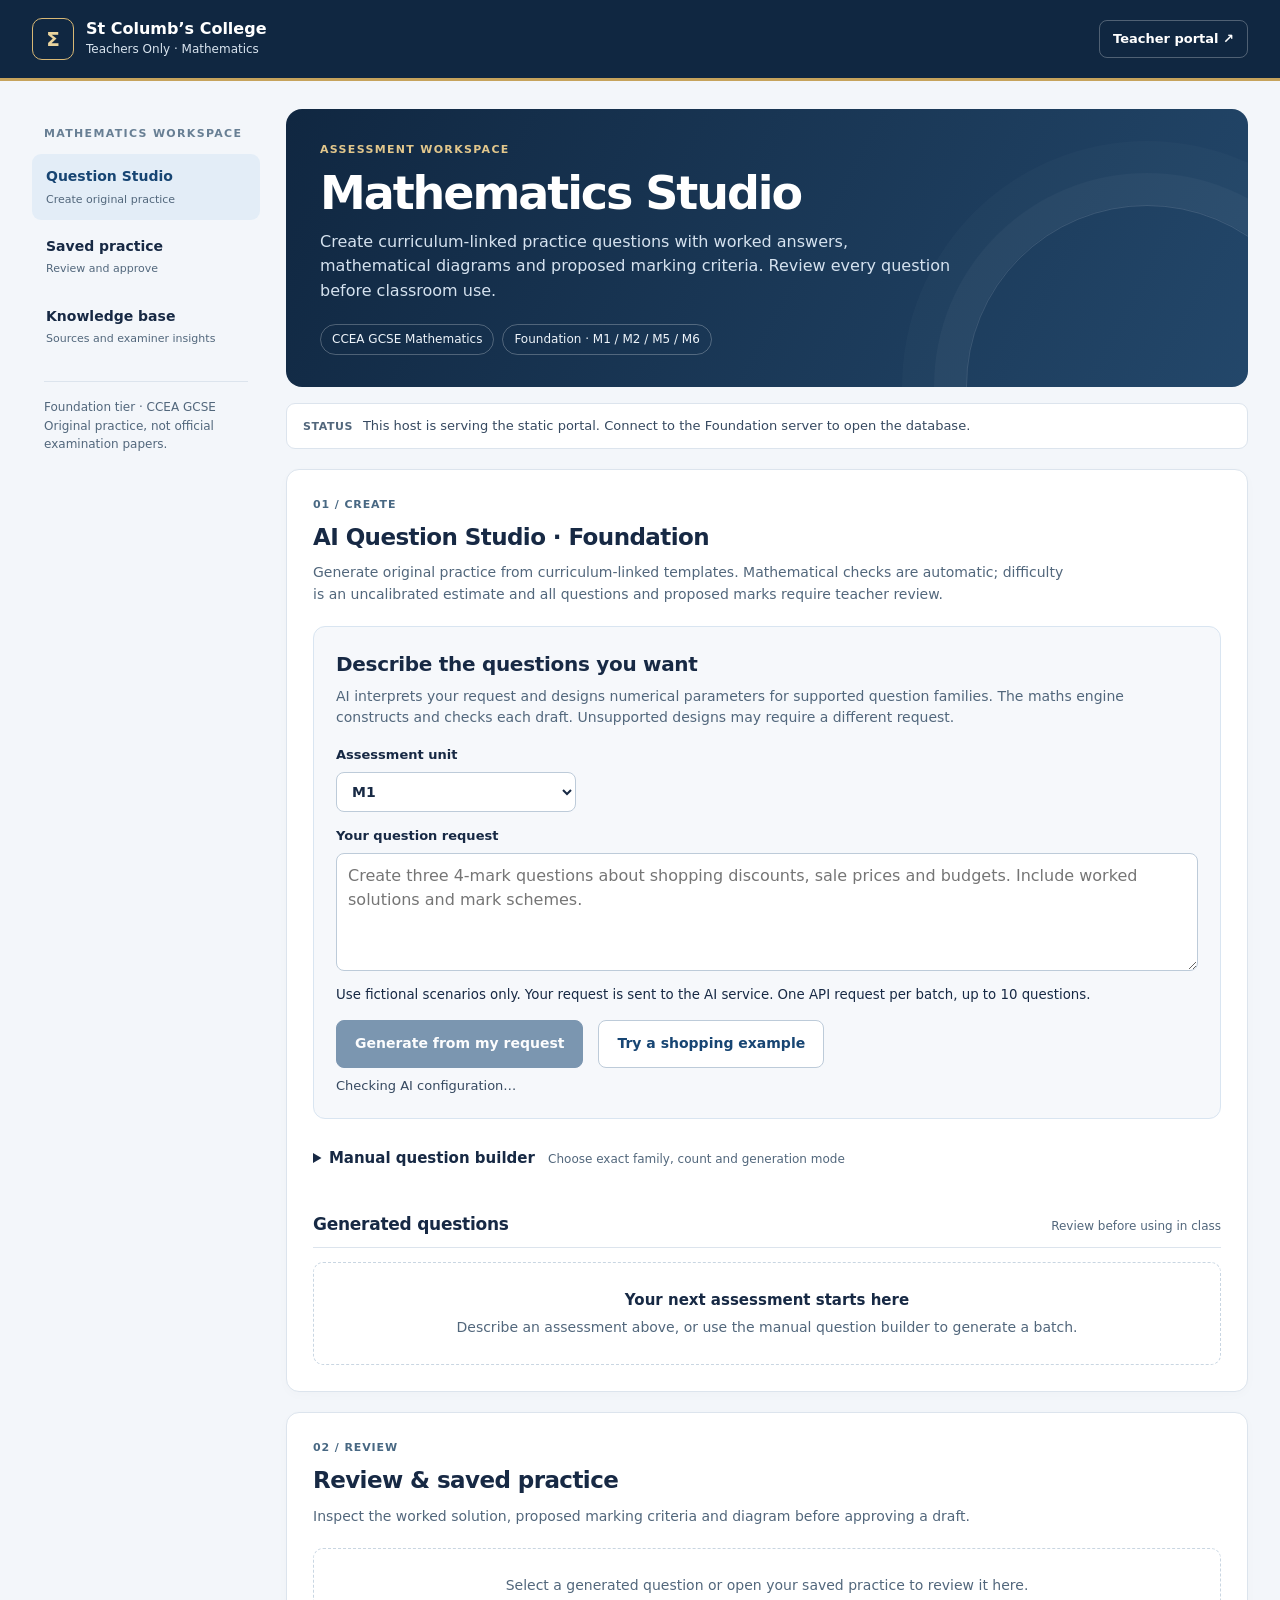
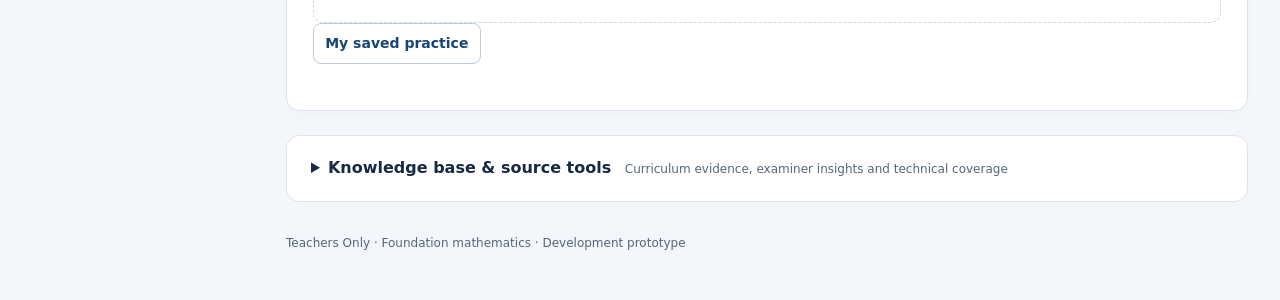
==== foundation/web/index.html @ de532b57 "Add natural-language request panel and exam-style preview styling" ====
<!doctype html><html lang="en-GB"><head><meta charset="utf-8"><meta name="viewport" content="width=device-width,initial-scale=1">
<title>Mathematics Studio · Teachers Only</title><link rel="stylesheet" href="style.css"><script defer src="diagrams.js"></script><script defer src="app.js"></script>
<style>
:root{--navy:#102741;--blue:#215b8e;--gold:#c6a35c;--ink:#172944;--muted:#52677c;--line:#dce4ed;--page:#f3f6fa;font-family:Inter,system-ui,-apple-system,BlinkMacSystemFont,"Segoe UI",sans-serif;background:var(--page);color:var(--ink)}
body{margin:0;line-height:1.55}header{border-bottom:3px solid var(--gold);background:var(--navy)}header>.topbar{max-width:1440px;padding:18px 32px;display:flex;align-items:center;justify-content:space-between;gap:16px}header span{margin-left:0;font-weight:500}.brand{display:flex;align-items:center;gap:12px}.brand-mark{display:grid;place-items:center;width:42px;height:42px;border:1px solid #d8b875;color:#ead49d;border-radius:10px;font-size:20px;font-weight:750}.brand strong{display:block;font-size:16px;line-height:1.3}.brand small{color:#d9e4ef;font-size:12px;font-weight:400}.topbar a{color:white;text-decoration:none;font-size:13px;border:1px solid #ffffff44;padding:8px 13px;border-radius:8px}
.workspace{max-width:1440px;margin:0 auto;display:grid;grid-template-columns:228px minmax(0,1fr);gap:26px;padding:28px 32px 48px}.sidebar{position:sticky;top:24px;align-self:start;padding:16px 0}.sidebar .eyebrow{margin:0 12px 12px}.sidebar a{display:block;padding:12px 14px;margin:4px 0;border-radius:9px;text-decoration:none;color:var(--ink);font-size:14px;font-weight:600}.sidebar a.primary{background:#e3edf7;color:#174573}.sidebar a:hover{background:#eaf0f6}.sidebar a small{font-size:11px;color:var(--muted);font-weight:400;margin-top:3px}.side-note{margin:22px 12px 0;padding-top:16px;border-top:1px solid var(--line);color:var(--muted);font-size:12px}.workspace main{width:100%;max-width:none;min-width:0;padding:0;margin:0}.eyebrow{font-size:11px;letter-spacing:.12em;text-transform:uppercase;font-weight:750;color:#687f94}.hero{background:linear-gradient(118deg,#102741,#23476a);color:#fff;border-radius:16px;padding:32px 34px;position:relative;overflow:hidden}.hero::after{content:"";position:absolute;right:-80px;bottom:-180px;width:360px;height:360px;border:1px solid #ffffff21;border-radius:50%;box-shadow:0 0 0 32px #ffffff08,0 0 0 64px #ffffff05;pointer-events:none}.hero .eyebrow{color:#e2c78c}.hero h1{font-size:clamp(30px,4vw,46px);line-height:1.12;letter-spacing:-.045em;margin:10px 0 10px}.hero p{color:#d5e2ef;max-width:640px;margin:0;position:relative;z-index:1}.hero-tags{display:flex;flex-wrap:wrap;gap:8px;margin-top:20px;position:relative;z-index:1}.hero-tags span{border:1px solid #ffffff40;color:#eef4fa;border-radius:999px;padding:5px 11px;font-size:12px}.status-strip{margin:16px 0;display:flex;gap:10px;align-items:baseline;padding:12px 16px;background:#fff;border:1px solid var(--line);border-radius:9px;font-size:13px}.status-strip strong{font-size:11px;letter-spacing:.05em;text-transform:uppercase;color:#52677c;flex-shrink:0}#status{margin:0;overflow-wrap:anywhere;font-weight:500}
section{margin:20px 0;padding:26px;border:1px solid var(--line);border-radius:13px;background:#fff;box-shadow:0 3px 12px #10274105;scroll-margin-top:18px}h2{font-size:23px;letter-spacing:-.025em;margin:0 0 7px}h3{font-size:17px;letter-spacing:-.015em}section>p{color:var(--muted);margin:0 0 20px;max-width:760px;font-size:14px}.section-kicker{color:#486883;letter-spacing:.08em;font-size:11px;font-weight:750;text-transform:uppercase;margin-bottom:7px}.studio-form-shell{background:#f6f8fb;border:1px solid #e4eaf1;border-radius:10px;padding:20px}#studio{display:grid;grid-template-columns:repeat(6,minmax(0,1fr));gap:18px;align-items:end}#studio label{grid-column:span 2;min-width:0}#studio label:nth-child(2){grid-column:span 4}#studio label:nth-child(5){grid-column:span 2}#studio>button{grid-column:1/-1;justify-self:start;padding:12px 22px;font-weight:700;min-height:44px}label{font-size:13px;gap:7px;font-weight:650}input,select,textarea,button{border-radius:8px;font-size:14px}input,select,textarea{color:var(--ink);background:white;border:1px solid #bdcbd9;padding:10px 11px;min-width:0;max-width:100%}#studio select,#studio input{width:100%;min-height:42px}button{background:#174573;border-color:#174573;font-weight:650}button:hover:not(:disabled){background:#103657}#studio-ai-status,#studio-evidence{font-size:12px;color:var(--muted);margin:12px 0 0;max-width:none;overflow-wrap:anywhere}#studio-evidence{border-top:1px solid #e1e8ef;padding-top:12px}.result-heading{margin-top:26px;display:flex;justify-content:space-between;align-items:baseline;gap:10px;border-bottom:1px solid var(--line);padding-bottom:10px}.result-heading h3{margin:0}.result-heading span{font-size:12px;color:var(--muted)}#studio-results article{border:1px solid var(--line);border-left:3px solid #527da7;border-radius:10px;padding:20px;margin-top:14px;background:#fff}#studio-results article h3{font-size:17px}#studio-results article p{font-size:16px;line-height:1.65;margin:10px 0}#studio-results article small{color:var(--muted);font-size:12px;margin:3px 0}#studio-results article button{margin-top:12px}.empty-state{padding:26px 18px;border:1px dashed #c9d6e2;border-radius:10px;color:var(--muted);text-align:center;font-size:14px;margin-top:14px}.empty-state strong{display:block;font-size:15px;color:var(--ink);margin-bottom:4px}#draft .stack{max-width:none}#draft .stack label textarea{min-height:92px}#draft .stack ul,#draft .stack ol{margin:0;padding-left:24px}#draft .stack li{padding:3px 0}#draft .stack p,#draft .stack small{color:var(--muted)}#drafts button{margin:4px 6px 4px 0}#history{background:white;color:#174573;border:1px solid #bdcbd9}#history:hover{background:#edf3f9}
#knowledge{border:1px solid var(--line);border-radius:13px;background:#fff;margin:24px 0;scroll-margin-top:18px}#knowledge>summary{cursor:pointer;padding:20px 24px;font-size:16px;font-weight:700}#knowledge>summary small{display:inline-block;margin-left:8px;font-size:12px;color:var(--muted);font-weight:400}#knowledge .knowledge-body{padding:0 20px 4px}#knowledge section{box-shadow:none;background:#f9fbfd;padding:20px;margin:12px 0}#knowledge section h2{font-size:18px}#knowledge .units{display:grid;grid-template-columns:repeat(2,minmax(0,1fr));gap:12px}#knowledge .unit{min-width:0;padding:12px;background:white;border:1px solid var(--line);border-left:3px solid var(--gold);border-radius:6px;font-size:13px}#knowledge .unit small{font-size:12px}#knowledge form{align-items:end}#knowledge form label{max-width:100%}footer{font-size:12px;color:var(--muted);padding:8px 0 0}a:focus-visible,summary:focus-visible{outline:3px solid #956600;outline-offset:3px}.studio-diagram{max-width:480px}
@media(max-width:950px){.workspace{grid-template-columns:180px minmax(0,1fr);gap:18px;padding:20px}.hero{padding:26px}section{padding:22px}#studio{grid-template-columns:repeat(2,minmax(0,1fr));gap:14px}#studio label,#studio label:nth-child(2),#studio label:nth-child(5){grid-column:auto}#studio label:nth-child(2){grid-column:1/-1}#studio>button{grid-column:1/-1}}
@media(max-width:680px){header>.topbar{padding:12px 16px}.brand-mark{width:34px;height:34px}.brand strong{font-size:14px}.brand small{font-size:11px}.topbar a{font-size:12px;padding:7px 9px}.workspace{display:block;padding:16px 12px 28px}.sidebar{position:static;padding:0;display:flex;gap:6px;flex-wrap:wrap;margin-bottom:12px}.sidebar .eyebrow,.sidebar .side-note,.sidebar a small{display:none}.sidebar a{padding:8px 10px;font-size:12px;margin:0}.hero{padding:24px 20px}.hero h1{font-size:32px}section{padding:18px}h2{font-size:20px}.studio-form-shell{padding:14px}#studio label:nth-child(2){grid-column:1/-1}#studio>button{width:100%}#knowledge .units{grid-template-columns:1fr}#knowledge>summary small{display:block;margin-left:0}#knowledge .knowledge-body{padding:0 12px 4px}.status-strip{padding:10px 12px}.result-heading{flex-wrap:wrap}}
@media(max-width:360px){#studio{grid-template-columns:1fr}#studio label{grid-column:1/-1}header>.topbar{gap:6px}}

.prompt-panel{padding:22px;background:#f6f8fb;border:1px solid #d9e5f1;border-radius:12px;margin:0 0 16px}
.prompt-panel h3{font-size:20px;margin:0 0 6px}.prompt-panel>p{margin:0 0 16px;color:var(--muted);font-size:14px}
#prompt-studio{display:grid;gap:14px;align-items:stretch;grid-template-columns:minmax(0,1fr)}
#prompt-studio label{min-width:0}#prompt-studio select{width:min(100%,240px)}#prompt-studio textarea{width:100%;min-height:112px;resize:vertical;font-size:16px;line-height:1.5;font-weight:400}
.prompt-actions{display:flex;gap:10px;flex-wrap:wrap;align-items:center}.prompt-actions button{padding:12px 18px;min-height:44px}
.prompt-actions button.secondary{background:white;color:#174573;border:1px solid #bdcbd9}.prompt-actions button.secondary:hover{background:#edf3f9}
#prompt-feedback{font-size:13px;color:#364960;margin:8px 0 0;overflow-wrap:anywhere}.manual-heading{font-size:15px;font-weight:700;cursor:pointer;padding:12px 0 15px}.manual-heading small{display:inline-block;font-weight:400;color:var(--muted);margin-left:8px;font-size:12px}
.exam-preview{padding:20px 22px;border:1px solid #dce4ed;border-radius:8px;background:white;color:#14284b;max-width:100%;margin:14px 0}
.exam-heading{display:flex;align-items:baseline;justify-content:space-between;gap:12px;border-bottom:1px solid #dce4ed;padding-bottom:8px;font-weight:700}
.exam-heading span{font-size:13px;font-weight:600;white-space:nowrap}.exam-context{font-size:16px;line-height:1.65;margin:16px 0}
.exam-part{margin:20px 0}.exam-task{display:flex;align-items:flex-start;justify-content:space-between;gap:14px;line-height:1.6}.exam-task span:last-child{font-size:13px;color:#52677c;white-space:nowrap}.exam-task span:first-child{white-space:pre-wrap}
.exam-line{height:25px;border-bottom:1px dotted #a6b4c3;margin:8px 0}.exam-total{display:flex;justify-content:flex-end;font-weight:700;border-top:1px solid #e3e8ef;padding-top:12px;font-size:14px}
.review-answer{padding:12px;background:#edf5f9;border-radius:8px;font-weight:650;line-height:1.7}
#studio-results article .exam-preview h3{font-size:17px}#studio-results article .exam-context{margin:16px 0}
@media(max-width:680px){.prompt-panel{padding:15px}.prompt-actions button{width:100%}.exam-preview{padding:14px}.exam-task{gap:7px}.manual-heading small{display:block;margin-left:0}}
</style></head>
<body><header><div class="topbar"><div class="brand"><div class="brand-mark" aria-hidden="true">Σ</div><div><strong>St Columb’s College</strong><small>Teachers Only · Mathematics</small></div></div><a id="class-back" href="/index.html">Teacher portal ↗</a></div></header>
<div class="workspace"><aside class="sidebar" aria-label="Workspace navigation"><div class="eyebrow">Mathematics workspace</div><nav><a class="primary" href="#create">Question Studio<small>Create original practice</small></a><a href="#review">Saved practice<small>Review and approve</small></a><a href="#knowledge">Knowledge base<small>Sources and examiner insights</small></a></nav><p class="side-note">Foundation tier · CCEA GCSE<br>Original practice, not official examination papers.</p></aside>
<main><div class="hero"><div class="eyebrow" id="class-context">Assessment workspace</div><h1>Mathematics Studio</h1><p>Create curriculum-linked practice questions with worked answers, mathematical diagrams and proposed marking criteria. Review every question before classroom use.</p><div class="hero-tags"><span>CCEA GCSE Mathematics</span><span>Foundation · M1 / M2 / M5 / M6</span></div></div>
<div class="status-strip"><strong>Status</strong><p id="status" role="status" aria-live="polite">Loading unit records…</p></div>
<section id="create"><div class="section-kicker">01 / Create</div><h2>AI Question Studio · Foundation</h2><p>Generate original practice from curriculum-linked templates. Mathematical checks are automatic; difficulty is an uncalibrated estimate and all questions and proposed marks require teacher review.</p>
<div class="prompt-panel"><h3>Describe the questions you want</h3><p>AI interprets your request and designs numerical parameters for supported question families. The maths engine constructs and checks each draft. Unsupported designs may require a different request.</p>
<form id="prompt-studio"><label>Assessment unit<select name="unit" id="prompt-unit"><option>M1</option><option>M2</option><option>M5</option><option>M6</option></select></label>
<label>Your question request<textarea name="prompt" id="teacher-prompt" required maxlength="500" rows="4" placeholder="Create three 4-mark questions about shopping discounts, sale prices and budgets. Include worked solutions and mark schemes."></textarea></label>
<small>Use fictional scenarios only. Your request is sent to the AI service. One API request per batch, up to 10 questions.</small>
<div class="prompt-actions"><button id="prompt-submit" disabled>Generate from my request</button><button id="prompt-example" type="button" class="secondary">Try a shopping example</button></div></form>
<p id="prompt-feedback" role="status">Checking AI configuration…</p></div>
<details id="manual-options"><summary class="manual-heading">Manual question builder <small>Choose exact family, count and generation mode</small></summary>
<div class="studio-form-shell"><form id="studio"><label>Assessment unit<select id="studio-unit" name="unit"><option>M1</option><option>M2</option><option>M5</option><option>M6</option></select></label>
<label>Question family<select id="studio-family" name="family" required></select></label>
<label>Difficulty<select name="difficulty"><option value="easy">Easy</option><option value="standard" selected>Standard</option><option value="challenge">Challenge</option></select></label>
<label>Number<input type="number" name="count" min="1" max="10" value="5" required></label>
<label>Generation mode<select id="studio-mode" name="mode"><option value="local">Local · no API cost</option><option id="studio-ai-option" value="model" disabled>AI-assisted selection</option></select></label>
<button>Generate validated drafts</button></form><p id="studio-ai-status" role="status">AI-assisted generation is disabled until configured on the server.</p><p id="studio-evidence"></p></div></details><div class="result-heading"><h3>Generated questions</h3><span>Review before using in class</span></div><div id="studio-results"><div class="empty-state"><strong>Your next assessment starts here</strong>Describe an assessment above, or use the manual question builder to generate a batch.</div></div></section>
<section id="review"><div class="section-kicker">02 / Review</div><h2>Review &amp; saved practice</h2><p>Inspect the worked solution, proposed marking criteria and diagram before approving a draft.</p><div id="draft"><div class="empty-state">Select a generated question or open your saved practice to review it here.</div></div><p><button id="history" type="button">My saved practice</button></p><div id="drafts"></div></section>
<details id="knowledge"><summary>Knowledge base &amp; source tools <small>Curriculum evidence, examiner insights and technical coverage</small></summary><div class="knowledge-body">
<section aria-labelledby="units-title"><h2 id="units-title">Unit coverage</h2><div id="units" class="units"></div></section>
<section><h2>Find verified records</h2><form id="search"><label>Unit<select name="unit"><option>M1</option><option>M2</option><option>M5</option><option>M6</option></select></label>
<label>Topic or skill<input name="q" maxlength="160" placeholder="e.g. percentage"></label><button>Search</button></form><div id="results"></div></section>
<section><h2>Examiner insights</h2><p>Find source-linked teaching notes and provisional whole-question topic tags. These are not marking rules or teacher-approved assessments.</p><form id="examiner-search"><label>Foundation unit<select name="unit"><option>M1</option><option>M2</option><option>M5</option><option>M6</option></select></label><label>Topic or misconception<input name="q" maxlength="160" placeholder="e.g. ratio or binary"></label><button>Find insights</button></form><div id="examiner-results"></div></section>
<section><h2>Inspect source records</h2><form id="browse"><label>Foundation unit<select name="unit"><option>M1</option><option>M2</option><option>M5</option><option>M6</option></select></label><button>Browse papers</button></form>
<div id="papers"></div><div id="records"></div><div id="editor"></div></section>
<section><h2>Generate M1 practice (original pilot)</h2><form id="generate"><label>Skill<select name="skill"><option value="percentage">Percentages</option><option value="metric">Metric conversions</option><option value="finance">Personal finance</option></select></label>
<label>Generator<select name="mode"><option value="local">Validated local generator</option><option disabled id="model" value="model">Model-assisted parameters</option></select></label><button>Generate draft</button></form></section>
</div></details>
<footer>Teachers Only · Foundation mathematics · Development prototype</footer>
</main></div>
<script>
(function(){
  const match=location.search.match(/[?&]class=(\d+)(?:&|$)/);
  if(match){
    try {
      const ctx=JSON.parse(sessionStorage.getItem('scc-math-class-context')||'null');
      if(ctx&&Number.isSafeInteger(ctx.id)&&ctx.id>0&&String(ctx.id)===match[1]&&typeof ctx.name==='string'&&ctx.name.length<=60&&ctx.name.trim()){
        const back=document.getElementById('class-back');
        back.href='/index.html?class='+encodeURIComponent(ctx.id);
        back.textContent='← Back to '+ctx.name;
        document.getElementById('class-context').textContent=ctx.name+' · Mathematics class';
      }
    } catch(e) {}
  }
  const link=document.querySelector('.sidebar a[href="#knowledge"]');
  if(link)link.addEventListener('click',()=>{document.getElementById('knowledge').open=true});
})();
</script>
</body></html>
---- foundation/web/style.css ----
:root{font-family:Inter,system-ui,sans-serif;color:#172944;background:#f4f6fa;font-size:16px}
*{box-sizing:border-box}body{margin:0}header{background:#102741;color:white;border-bottom:4px solid #bc9a52}header>div,main{max-width:1100px;margin:auto;padding:18px 24px}header>div{font-weight:700}header span{margin-left:12px;color:#dfc98a;font-weight:500}h1{font-size:clamp(2rem,5vw,3rem);letter-spacing:-.04em;margin:26px 0 4px}h2{font-size:1.35rem;margin:0 0 16px}h3{margin:0 0 10px}section{background:white;border:1px solid #cfdae5;border-radius:12px;padding:22px;margin:20px 0}a{color:#154c86}form,.units{display:flex;flex-wrap:wrap;gap:14px;align-items:end}.units{align-items:stretch}.unit{flex:1;min-width:180px;border-left:3px solid #c4a059;padding:0 12px}.unit p{margin:.4em 0}.unit small{color:#39495c}label{display:grid;font-size:.9rem;gap:5px;font-weight:600}input,select,textarea,button{font:inherit;padding:.6em .8em;border:1px solid #899bb0;border-radius:5px}button{background:#174573;color:#fff;border-color:#174573;cursor:pointer}button:disabled{opacity:.55}button:focus-visible,a:focus-visible,input:focus-visible,select:focus-visible,textarea:focus-visible{outline:3px solid #956600;outline-offset:2px}article,fieldset{margin:12px 0 0;border:1px solid #d0dae3;border-radius:6px;padding:13px}article p{margin:.5em 0}.stack{display:grid;max-width:760px}.stack textarea{width:100%;min-height:4em}#status{font-weight:600;color:#364960}button+button{margin-left:5px}small{display:block}ul,ol{padding-left:1.5em}pre{white-space:pre-wrap}

.studio-diagram{margin:12px 0;max-width:480px}.studio-diagram svg{display:block;width:100%;height:auto;background:#f7f9fc;border:1px solid #cfdbe8;border-radius:6px}.studio-diagram figcaption{font-size:.85rem;color:#364960;margin-top:4px}
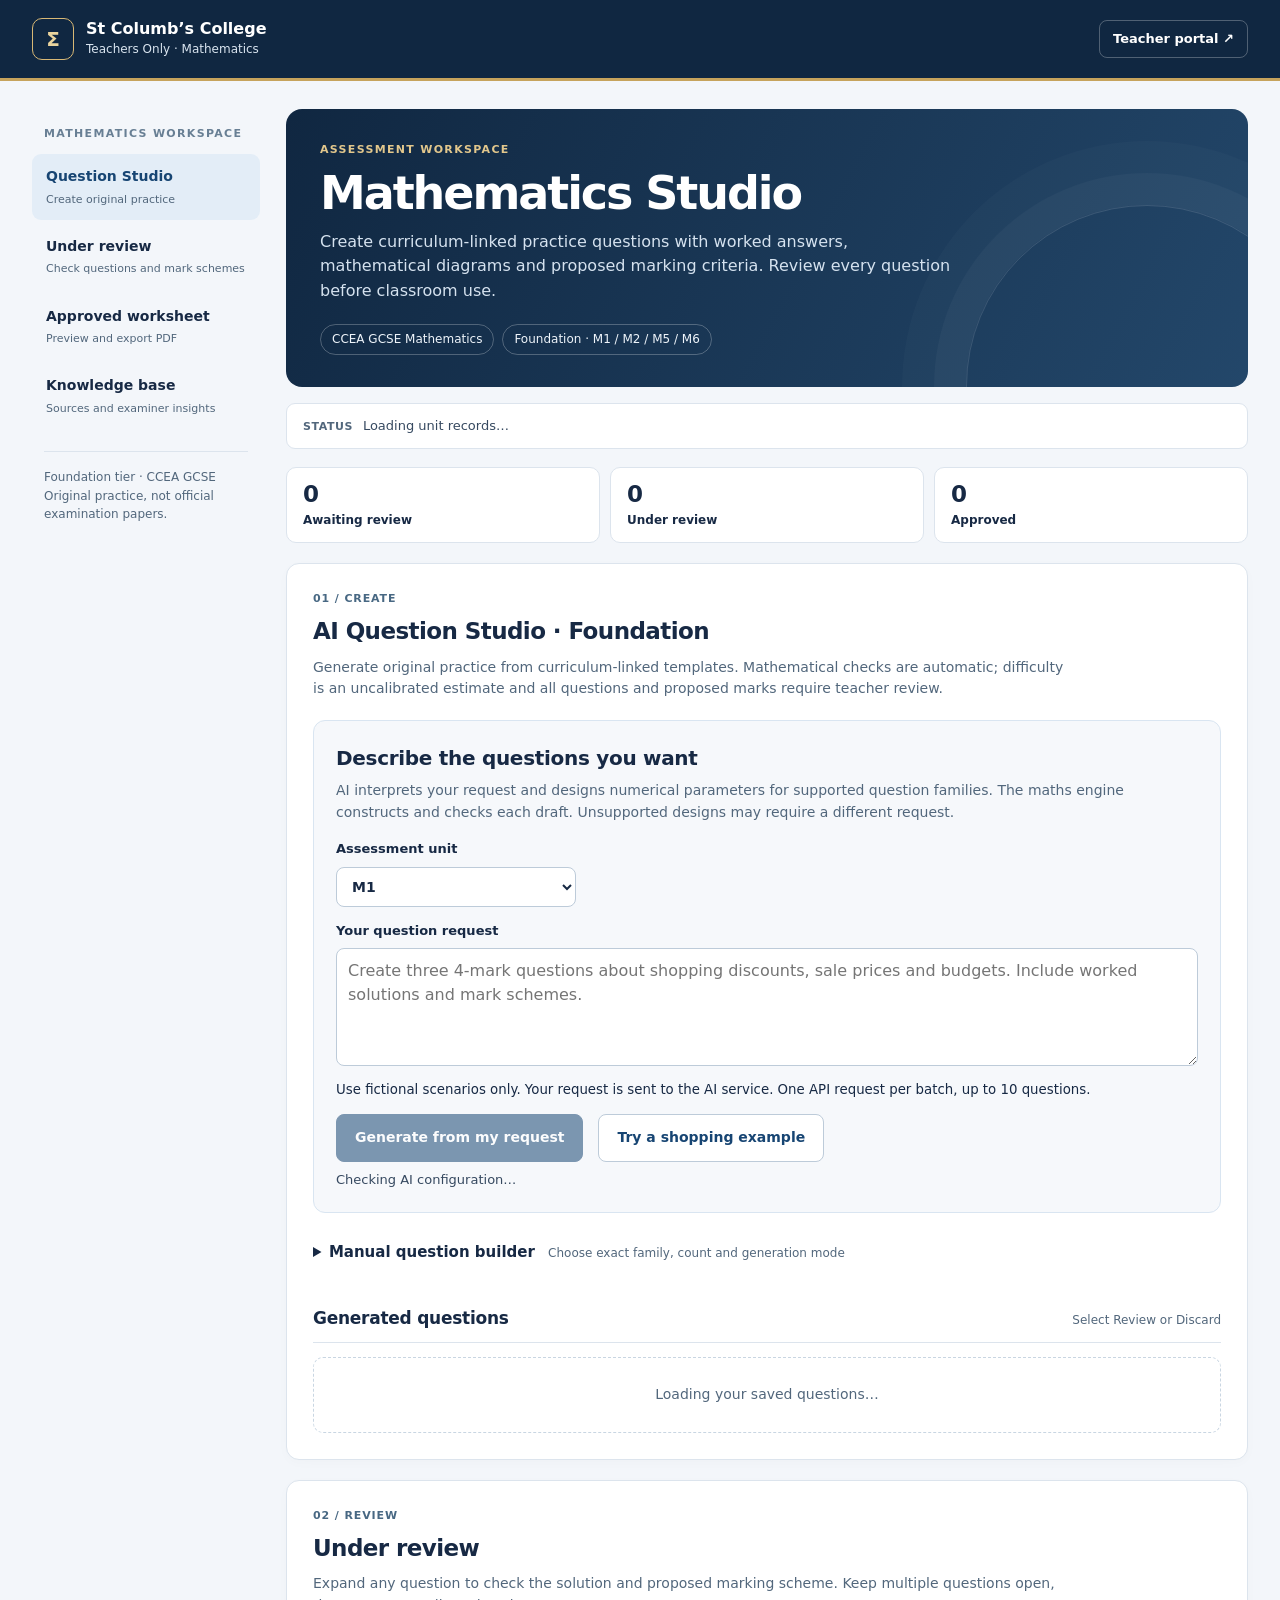
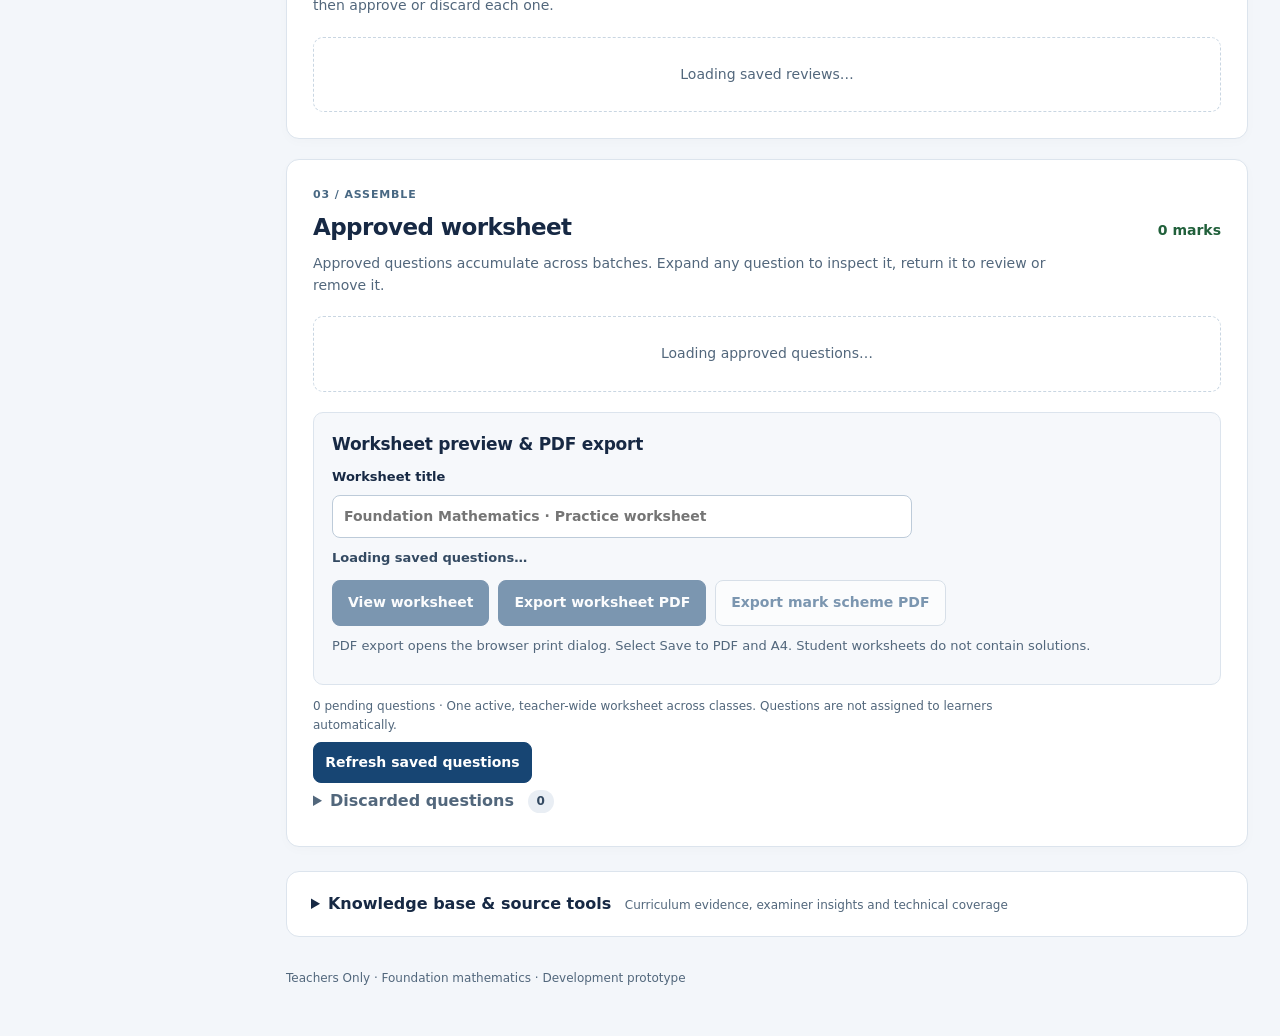
==== commit f4250cf1: "Create separate generated, review, approved and discarded sections with worksheet controls" ====
--- a/foundation/web/index.html
+++ b/foundation/web/index.html
@@ -1,5 +1,5 @@
 <!doctype html><html lang="en-GB"><head><meta charset="utf-8"><meta name="viewport" content="width=device-width,initial-scale=1">
-<title>Mathematics Studio · Teachers Only</title><link rel="stylesheet" href="style.css"><script defer src="diagrams.js"></script><script defer src="app.js"></script>
+<title>Mathematics Studio · Teachers Only</title><link rel="stylesheet" href="style.css"><link rel="stylesheet" href="worksheet.css"><script defer src="diagrams.js"></script><script defer src="worksheet.js"></script><script defer src="app.js"></script>
 <style>
 :root{--navy:#102741;--blue:#215b8e;--gold:#c6a35c;--ink:#172944;--muted:#52677c;--line:#dce4ed;--page:#f3f6fa;font-family:Inter,system-ui,-apple-system,BlinkMacSystemFont,"Segoe UI",sans-serif;background:var(--page);color:var(--ink)}
 body{margin:0;line-height:1.55}header{border-bottom:3px solid var(--gold);background:var(--navy)}header>.topbar{max-width:1440px;padding:18px 32px;display:flex;align-items:center;justify-content:space-between;gap:16px}header span{margin-left:0;font-weight:500}.brand{display:flex;align-items:center;gap:12px}.brand-mark{display:grid;place-items:center;width:42px;height:42px;border:1px solid #d8b875;color:#ead49d;border-radius:10px;font-size:20px;font-weight:750}.brand strong{display:block;font-size:16px;line-height:1.3}.brand small{color:#d9e4ef;font-size:12px;font-weight:400}.topbar a{color:white;text-decoration:none;font-size:13px;border:1px solid #ffffff44;padding:8px 13px;border-radius:8px}
@@ -27,10 +27,10 @@
 @media(max-width:680px){.prompt-panel{padding:15px}.prompt-actions button{width:100%}.exam-preview{padding:14px}.exam-task{gap:7px}.manual-heading small{display:block;margin-left:0}}
 </style></head>
 <body><header><div class="topbar"><div class="brand"><div class="brand-mark" aria-hidden="true">Σ</div><div><strong>St Columb’s College</strong><small>Teachers Only · Mathematics</small></div></div><a id="class-back" href="/index.html">Teacher portal ↗</a></div></header>
-<div class="workspace"><aside class="sidebar" aria-label="Workspace navigation"><div class="eyebrow">Mathematics workspace</div><nav><a class="primary" href="#create">Question Studio<small>Create original practice</small></a><a href="#review">Saved practice<small>Review and approve</small></a><a href="#knowledge">Knowledge base<small>Sources and examiner insights</small></a></nav><p class="side-note">Foundation tier · CCEA GCSE<br>Original practice, not official examination papers.</p></aside>
+<div class="workspace"><aside class="sidebar" aria-label="Workspace navigation"><div class="eyebrow">Mathematics workspace</div><nav><a class="primary" href="#create">Question Studio<small>Create original practice</small></a><a href="#review">Under review<small>Check questions and mark schemes</small></a><a href="#approved">Approved worksheet<small>Preview and export PDF</small></a><a href="#knowledge">Knowledge base<small>Sources and examiner insights</small></a></nav><p class="side-note">Foundation tier · CCEA GCSE<br>Original practice, not official examination papers.</p></aside>
 <main><div class="hero"><div class="eyebrow" id="class-context">Assessment workspace</div><h1>Mathematics Studio</h1><p>Create curriculum-linked practice questions with worked answers, mathematical diagrams and proposed marking criteria. Review every question before classroom use.</p><div class="hero-tags"><span>CCEA GCSE Mathematics</span><span>Foundation · M1 / M2 / M5 / M6</span></div></div>
 <div class="status-strip"><strong>Status</strong><p id="status" role="status" aria-live="polite">Loading unit records…</p></div>
-<section id="create"><div class="section-kicker">01 / Create</div><h2>AI Question Studio · Foundation</h2><p>Generate original practice from curriculum-linked templates. Mathematical checks are automatic; difficulty is an uncalibrated estimate and all questions and proposed marks require teacher review.</p>
+<div class="workflow-counts" aria-label="Worksheet progress"><a href="#generated"><strong id="generated-count">0</strong>Awaiting review</a><a href="#review"><strong id="review-count">0</strong>Under review</a><a href="#approved"><strong id="approved-count">0</strong>Approved</a></div><section id="create"><div class="section-kicker">01 / Create</div><h2>AI Question Studio · Foundation</h2><p>Generate original practice from curriculum-linked templates. Mathematical checks are automatic; difficulty is an uncalibrated estimate and all questions and proposed marks require teacher review.</p>
 <div class="prompt-panel"><h3>Describe the questions you want</h3><p>AI interprets your request and designs numerical parameters for supported question families. The maths engine constructs and checks each draft. Unsupported designs may require a different request.</p>
 <form id="prompt-studio"><label>Assessment unit<select name="unit" id="prompt-unit"><option>M1</option><option>M2</option><option>M5</option><option>M6</option></select></label>
 <label>Your question request<textarea name="prompt" id="teacher-prompt" required maxlength="500" rows="4" placeholder="Create three 4-mark questions about shopping discounts, sale prices and budgets. Include worked solutions and mark schemes."></textarea></label>
@@ -43,8 +43,12 @@
 <label>Difficulty<select name="difficulty"><option value="easy">Easy</option><option value="standard" selected>Standard</option><option value="challenge">Challenge</option></select></label>
 <label>Number<input type="number" name="count" min="1" max="10" value="5" required></label>
 <label>Generation mode<select id="studio-mode" name="mode"><option value="local">Local · no API cost</option><option id="studio-ai-option" value="model" disabled>AI-assisted selection</option></select></label>
-<button>Generate validated drafts</button></form><p id="studio-ai-status" role="status">AI-assisted generation is disabled until configured on the server.</p><p id="studio-evidence"></p></div></details><div class="result-heading"><h3>Generated questions</h3><span>Review before using in class</span></div><div id="studio-results"><div class="empty-state"><strong>Your next assessment starts here</strong>Describe an assessment above, or use the manual question builder to generate a batch.</div></div></section>
-<section id="review"><div class="section-kicker">02 / Review</div><h2>Review &amp; saved practice</h2><p>Inspect the worked solution, proposed marking criteria and diagram before approving a draft.</p><div id="draft"><div class="empty-state">Select a generated question or open your saved practice to review it here.</div></div><p><button id="history" type="button">My saved practice</button></p><div id="drafts"></div></section>
+<button>Generate validated drafts</button></form><p id="studio-ai-status" role="status">AI-assisted generation is disabled until configured on the server.</p><p id="studio-evidence"></p></div></details><div class="result-heading" id="generated"><h3>Generated questions</h3><span>Select Review or Discard</span></div><div id="studio-results"><div class="empty-state">Loading your saved questions…</div></div></section>
+<section id="review"><div class="section-kicker">02 / Review</div><h2>Under review</h2><p>Expand any question to check the solution and proposed marking scheme. Keep multiple questions open, then approve or discard each one.</p><div id="review-queue"><div class="empty-state">Loading saved reviews…</div></div></section>
+<section id="approved"><div class="section-kicker">03 / Assemble</div><div class="approved-heading"><h2>Approved worksheet</h2><span id="approved-marks">0 marks</span></div><p>Approved questions accumulate across batches. Expand any question to inspect it, return it to review or remove it.</p><div id="approved-queue"><div class="empty-state">Loading approved questions…</div></div>
+<div class="worksheet-controls"><h3>Worksheet preview &amp; PDF export</h3><label>Worksheet title<input id="worksheet-title" maxlength="100" placeholder="Foundation Mathematics · Practice worksheet"></label><p id="worksheet-gate" role="status">Loading saved questions…</p><div class="worksheet-buttons"><button type="button" id="worksheet-preview-btn" disabled>View worksheet</button><button type="button" id="worksheet-export-btn" disabled>Export worksheet PDF</button><button type="button" id="scheme-export-btn" class="secondary-action" disabled>Export mark scheme PDF</button></div><p>PDF export opens the browser print dialog. Select Save to PDF and A4. Student worksheets do not contain solutions.</p></div><div id="worksheet-preview" hidden></div>
+<p class="workspace-note"><span id="pending-count">0</span> pending questions · One active, teacher-wide worksheet across classes. Questions are not assigned to learners automatically.</p><button type="button" id="workspace-reload" class="secondary-action">Refresh saved questions</button>
+<details class="discarded-section"><summary>Discarded questions <span id="discarded-count" class="queue-count">0</span></summary><p>Discarded questions are excluded from the worksheet. Restore one if you change your mind.</p><div id="discarded-queue"></div></details></section>
 <details id="knowledge"><summary>Knowledge base &amp; source tools <small>Curriculum evidence, examiner insights and technical coverage</small></summary><div class="knowledge-body">
 <section aria-labelledby="units-title"><h2 id="units-title">Unit coverage</h2><div id="units" class="units"></div></section>
 <section><h2>Find verified records</h2><form id="search"><label>Unit<select name="unit"><option>M1</option><option>M2</option><option>M5</option><option>M6</option></select></label>
@@ -56,7 +60,7 @@
 <label>Generator<select name="mode"><option value="local">Validated local generator</option><option disabled id="model" value="model">Model-assisted parameters</option></select></label><button>Generate draft</button></form></section>
 </div></details>
 <footer>Teachers Only · Foundation mathematics · Development prototype</footer>
-</main></div>
+</main></div><div id="worksheet-print" class="worksheet-print"></div>
 <script>
 (function(){
   const match=location.search.match(/[?&]class=(\d+)(?:&|$)/);
--- a/foundation/web/worksheet.css
+++ b/foundation/web/worksheet.css
@@ -0,0 +1,22 @@
+/* Compact teacher review queue; state labels remain readable without colour. */
+.workflow-counts{display:grid;grid-template-columns:repeat(3,minmax(0,1fr));gap:10px;margin:18px 0}
+.workflow-counts a{display:flex;flex-direction:column;gap:3px;text-decoration:none;background:#fff;border:1px solid #dce4ed;padding:12px 16px;border-radius:10px;color:#172944;font-size:12px;font-weight:650}.workflow-counts strong{font-size:23px;line-height:1.25}.workflow-counts a:hover{border-color:#527da7}
+.queue-count{display:inline-block;margin-left:8px;border-radius:999px;background:#e9eef4;padding:2px 9px;font-size:12px;vertical-align:middle;color:#344a62;font-weight:700}
+.queue-row{display:flex;align-items:flex-start;gap:10px;border:1px solid #d9e3ed;border-left:4px solid #8194a9;border-radius:9px;margin:9px 0;overflow:hidden;background:#fff}
+.queue-row.row-under_review{border-color:#ead5a0;border-left-color:#bb8425;background:#fffcf4}.queue-row.row-approved{border-color:#c0dfca;border-left-color:#38835a;background:#f5fbf6}.queue-row.row-discarded{border-color:#dbe0e5;border-left-color:#9aa3ae;background:#f7f8fa}
+.queue-details{min-width:0;flex:1}.queue-summary{display:flex;align-items:center;gap:12px;cursor:pointer;list-style:none;padding:13px 15px;min-height:65px}.queue-summary::-webkit-details-marker{display:none}.queue-summary::before{content:"›";font-size:22px;font-weight:650;color:#52677c;flex-shrink:0}.queue-details[open]>.queue-summary::before{transform:rotate(90deg)}.queue-summary:focus-visible{outline-offset:-4px}.queue-title{flex:1;min-width:0}.queue-title strong{display:block;font-size:14px;line-height:1.35}.queue-snippet{margin-top:3px;color:#52677c;font-size:12px;white-space:nowrap;overflow:hidden;text-overflow:ellipsis}.queue-meta{font-size:12px;white-space:nowrap;color:#52677c}.queue-status{flex-shrink:0;font-size:11px;font-weight:700;border-radius:999px;padding:5px 9px;white-space:nowrap;background:#e8edf4;color:#364960}.status-under_review{background:#fae8b7;color:#765315}.status-approved{background:#dcefe0;color:#21603b}.status-discarded{background:#e6e9ed;color:#4c5661}
+.queue-actions{display:flex;gap:8px;align-items:center;flex-wrap:wrap;margin-top:10px}.queue-actions button+button{margin:0}.queue-actions button{font-size:13px;padding:9px 12px;min-height:37px}.queue-quick-actions{margin:12px 12px 12px 0;flex-shrink:0}.queue-actions .discard-action{background:#fff;color:#9a3434;border:1px solid #e0b8b8}.queue-actions .discard-action:hover:not(:disabled){background:#fdf1f1}.queue-actions .approve-action{background:#216b43;border-color:#216b43}.queue-actions .approve-action:hover:not(:disabled){background:#175432}.queue-actions .secondary-action{background:#fff;color:#174573;border:1px solid #bdcbd9}.queue-actions .secondary-action:hover:not(:disabled){background:#edf3f9}
+.queue-details>.exam-preview{margin:0 14px 14px}.queue-details>.review-content{max-width:none;margin:0 14px 14px;padding:15px;background:white;border:1px solid #e1e7ec;border-radius:9px;gap:10px}.review-content>.exam-preview{margin:0 0 8px}.review-content ol,.review-content ul{margin:0;padding-left:24px}.review-content p,.review-content small{color:#52677c;margin:0}.review-content textarea{min-height:90px}
+.approved-heading{display:flex;justify-content:space-between;align-items:baseline;gap:12px;flex-wrap:wrap}.approved-heading #approved-marks{color:#21603b;font-weight:700;font-size:14px}.worksheet-controls{margin:20px 0 12px;padding:18px;border:1px solid #dce4ed;border-radius:10px;background:#f6f8fb}.worksheet-controls label{max-width:580px}.worksheet-controls input{width:100%}.worksheet-controls p{font-size:13px;color:#52677c;margin:10px 0}.worksheet-buttons{display:flex;gap:9px;flex-wrap:wrap;margin-top:12px}.worksheet-buttons button{margin:0;padding:11px 15px}.worksheet-buttons button+button{margin:0}.worksheet-buttons .secondary-action{color:#174573;background:white;border:1px solid #bdcbd9}.worksheet-buttons .secondary-action:hover:not(:disabled){background:#edf3f9}#worksheet-gate{font-weight:650;color:#344a62}#worksheet-preview{border:1px solid #dce4ed;border-radius:9px;padding:16px;background:#eef2f6;margin-top:16px;scroll-margin-top:20px}.worksheet-paper{max-width:210mm;margin:0 auto;background:white;color:#172944;padding:24px;font-family:Arial,sans-serif;line-height:1.45}.worksheet-paper h2{font-size:25px;margin:8px 0;overflow-wrap:anywhere}.worksheet-kicker{font-size:11px;letter-spacing:.08em;font-weight:700;margin:0;color:#52677c}.worksheet-meta{font-size:14px;margin:0 0 18px;color:#52677c}.worksheet-name{font-size:14px;margin:16px 0 10px;white-space:pre-wrap}.worksheet-instructions{font-size:14px;margin-bottom:18px}.worksheet-paper .exam-preview{border-radius:0;margin:12px 0;padding:16px 0;border:0;border-top:1px solid #c3ced9}.worksheet-paper .exam-heading{border:0}.worksheet-paper .exam-line{border-color:#8a96a2}.worksheet-paper .exam-total{border:0}.worksheet-paper .exam-context,.worksheet-paper .exam-task{font-size:15px}.worksheet-paper .studio-diagram{max-width:420px}.worksheet-scheme-item{padding:12px 0;border-top:1px solid #c3ced9}.worksheet-scheme-item h3{margin:0 0 6px}.worksheet-scheme-item ul,.worksheet-scheme-item ol{margin:6px 0 12px;padding-left:24px}.worksheet-scheme-item p{margin:5px 0;line-height:1.5}.worksheet-print{display:none}.discarded-section>summary{cursor:pointer;padding:6px 0;font-weight:700;color:#52677c}.discarded-section>p{color:#52677c;font-size:13px}.workspace-note{font-size:12px;color:#52677c;margin:8px 0}
+@media(max-width:950px){.queue-row{flex-direction:column;gap:0}.queue-details{width:100%}.queue-quick-actions{margin:0 14px 12px}.queue-summary{flex-wrap:wrap;gap:7px}.queue-title{flex:1 1 65%;}.queue-meta{margin-left:22px}.queue-status{margin-left:auto}.queue-snippet{white-space:normal;display:-webkit-box;-webkit-line-clamp:2;-webkit-box-orient:vertical;overflow:hidden}}
+@media(max-width:480px){.workflow-counts{gap:6px}.workflow-counts a{padding:9px;font-size:11px}.workflow-counts strong{font-size:20px}.queue-title{flex-basis:80%}.queue-summary{padding:12px}.worksheet-buttons button{width:100%}.worksheet-paper{padding:12px}.worksheet-controls{padding:12px}#worksheet-preview{padding:6px}.queue-details>.review-content{margin:0 8px 8px;padding:10px}.queue-details>.exam-preview{margin:0 8px 8px}}
+@page{size:A4;margin:15mm}
+@media print{
+  body.worksheet-printing{background:white!important;color:#111!important;margin:0!important;font-size:11pt}
+  body.worksheet-printing> :not(#worksheet-print){display:none!important}
+  body.worksheet-printing>#worksheet-print{display:block!important;width:100%;margin:0;padding:0}
+  .worksheet-print .worksheet-paper{max-width:none;width:100%;padding:0;margin:0;font-size:11pt;color:#111;line-height:1.4}
+  .worksheet-print .worksheet-paper h2{font-size:18pt;line-height:1.2}.worksheet-print .worksheet-kicker{font-size:9pt}.worksheet-print .worksheet-meta,.worksheet-print .worksheet-name,.worksheet-print .worksheet-instructions{font-size:10pt;color:#333}
+  .worksheet-print .exam-preview,.worksheet-print .worksheet-scheme-item{break-inside:avoid;page-break-inside:avoid;border-top:1pt solid #aaa;box-shadow:none;padding:8pt 0 4pt;margin:8pt 0 0;color:#111}
+  .worksheet-print .exam-heading{font-size:11pt;padding-bottom:3pt}.worksheet-print .exam-heading span,.worksheet-print .exam-task span:last-child,.worksheet-print .exam-total{font-size:10pt;color:#333}.worksheet-print .exam-context,.worksheet-print .exam-task{font-size:11pt;line-height:1.4;color:#111}.worksheet-print .exam-context{margin:7pt 0}.worksheet-print .exam-part{margin:9pt 0}.worksheet-print .exam-line{height:19pt;margin:2pt 0;border-bottom:0.7pt dotted #888}.worksheet-print .exam-total{padding-top:4pt}.worksheet-print .studio-diagram{max-width:100mm;margin:6pt auto}.worksheet-print .studio-diagram svg{background:white;border:0;max-height:56mm;width:100%;height:auto}.worksheet-print .studio-diagram figcaption{font-size:9pt;color:#333}.worksheet-print .worksheet-scheme-item h3{font-size:12pt}.worksheet-print .worksheet-scheme-item ul,.worksheet-print .worksheet-scheme-item ol{margin:4pt 0 7pt}
+}
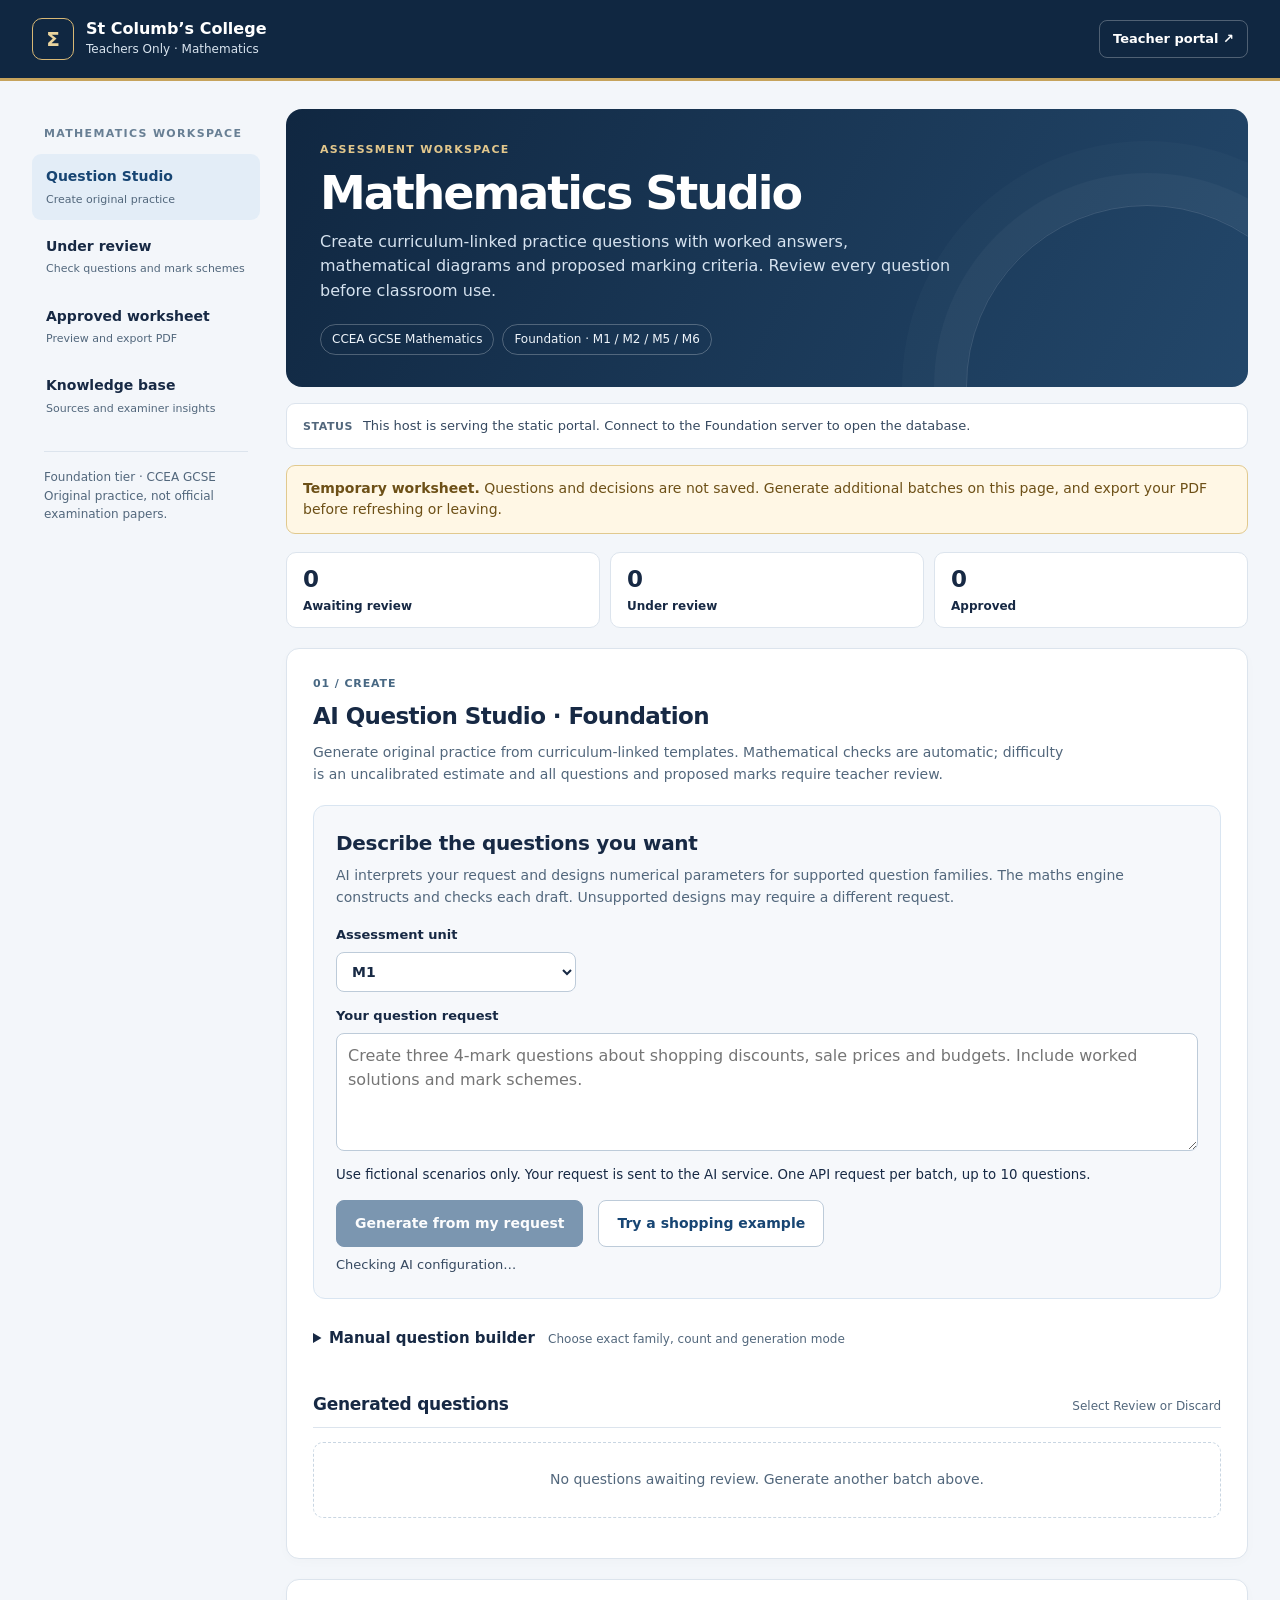
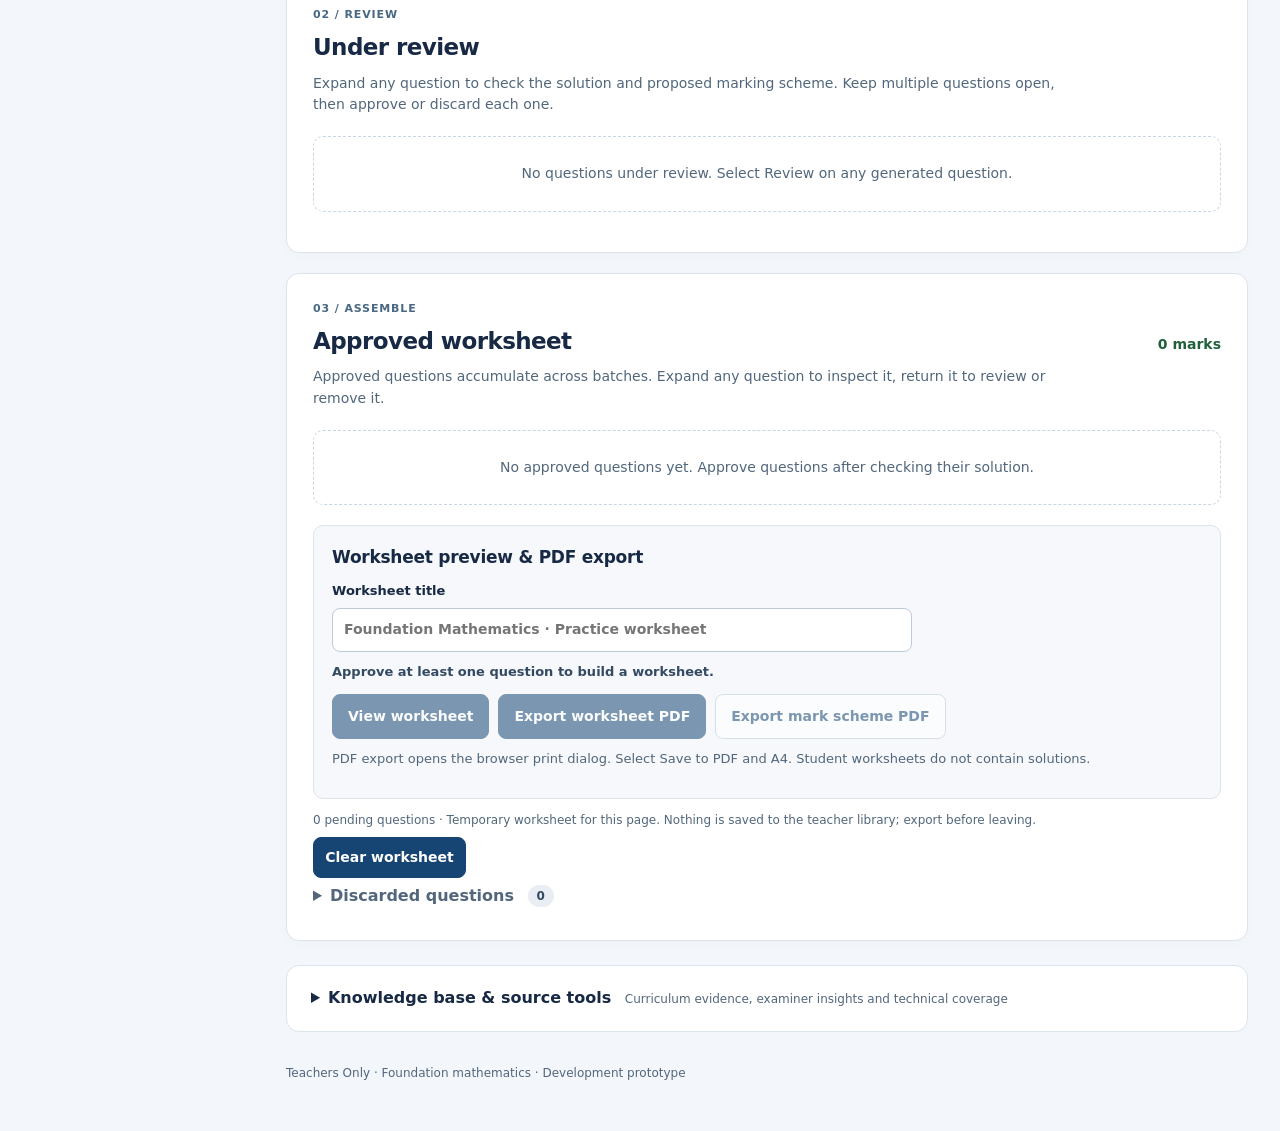
==== commit 59d47ed8: "Explain unsaved worksheet mode and provide a clear worksheet control" ====
--- a/foundation/web/index.html
+++ b/foundation/web/index.html
@@ -30,7 +30,7 @@
 <div class="workspace"><aside class="sidebar" aria-label="Workspace navigation"><div class="eyebrow">Mathematics workspace</div><nav><a class="primary" href="#create">Question Studio<small>Create original practice</small></a><a href="#review">Under review<small>Check questions and mark schemes</small></a><a href="#approved">Approved worksheet<small>Preview and export PDF</small></a><a href="#knowledge">Knowledge base<small>Sources and examiner insights</small></a></nav><p class="side-note">Foundation tier · CCEA GCSE<br>Original practice, not official examination papers.</p></aside>
 <main><div class="hero"><div class="eyebrow" id="class-context">Assessment workspace</div><h1>Mathematics Studio</h1><p>Create curriculum-linked practice questions with worked answers, mathematical diagrams and proposed marking criteria. Review every question before classroom use.</p><div class="hero-tags"><span>CCEA GCSE Mathematics</span><span>Foundation · M1 / M2 / M5 / M6</span></div></div>
 <div class="status-strip"><strong>Status</strong><p id="status" role="status" aria-live="polite">Loading unit records…</p></div>
-<div class="workflow-counts" aria-label="Worksheet progress"><a href="#generated"><strong id="generated-count">0</strong>Awaiting review</a><a href="#review"><strong id="review-count">0</strong>Under review</a><a href="#approved"><strong id="approved-count">0</strong>Approved</a></div><section id="create"><div class="section-kicker">01 / Create</div><h2>AI Question Studio · Foundation</h2><p>Generate original practice from curriculum-linked templates. Mathematical checks are automatic; difficulty is an uncalibrated estimate and all questions and proposed marks require teacher review.</p>
+<p class="temporary-notice" role="note" style="margin:16px 0;padding:12px 16px;background:#fff7e5;border:1px solid #e1c98e;border-radius:9px;color:#6d5017;font-size:14px"><strong>Temporary worksheet.</strong> Questions and decisions are not saved. Generate additional batches on this page, and export your PDF before refreshing or leaving.</p><div class="workflow-counts" aria-label="Worksheet progress"><a href="#generated"><strong id="generated-count">0</strong>Awaiting review</a><a href="#review"><strong id="review-count">0</strong>Under review</a><a href="#approved"><strong id="approved-count">0</strong>Approved</a></div><section id="create"><div class="section-kicker">01 / Create</div><h2>AI Question Studio · Foundation</h2><p>Generate original practice from curriculum-linked templates. Mathematical checks are automatic; difficulty is an uncalibrated estimate and all questions and proposed marks require teacher review.</p>
 <div class="prompt-panel"><h3>Describe the questions you want</h3><p>AI interprets your request and designs numerical parameters for supported question families. The maths engine constructs and checks each draft. Unsupported designs may require a different request.</p>
 <form id="prompt-studio"><label>Assessment unit<select name="unit" id="prompt-unit"><option>M1</option><option>M2</option><option>M5</option><option>M6</option></select></label>
 <label>Your question request<textarea name="prompt" id="teacher-prompt" required maxlength="500" rows="4" placeholder="Create three 4-mark questions about shopping discounts, sale prices and budgets. Include worked solutions and mark schemes."></textarea></label>
@@ -43,11 +43,11 @@
 <label>Difficulty<select name="difficulty"><option value="easy">Easy</option><option value="standard" selected>Standard</option><option value="challenge">Challenge</option></select></label>
 <label>Number<input type="number" name="count" min="1" max="10" value="5" required></label>
 <label>Generation mode<select id="studio-mode" name="mode"><option value="local">Local · no API cost</option><option id="studio-ai-option" value="model" disabled>AI-assisted selection</option></select></label>
-<button>Generate validated drafts</button></form><p id="studio-ai-status" role="status">AI-assisted generation is disabled until configured on the server.</p><p id="studio-evidence"></p></div></details><div class="result-heading" id="generated"><h3>Generated questions</h3><span>Select Review or Discard</span></div><div id="studio-results"><div class="empty-state">Loading your saved questions…</div></div></section>
-<section id="review"><div class="section-kicker">02 / Review</div><h2>Under review</h2><p>Expand any question to check the solution and proposed marking scheme. Keep multiple questions open, then approve or discard each one.</p><div id="review-queue"><div class="empty-state">Loading saved reviews…</div></div></section>
-<section id="approved"><div class="section-kicker">03 / Assemble</div><div class="approved-heading"><h2>Approved worksheet</h2><span id="approved-marks">0 marks</span></div><p>Approved questions accumulate across batches. Expand any question to inspect it, return it to review or remove it.</p><div id="approved-queue"><div class="empty-state">Loading approved questions…</div></div>
-<div class="worksheet-controls"><h3>Worksheet preview &amp; PDF export</h3><label>Worksheet title<input id="worksheet-title" maxlength="100" placeholder="Foundation Mathematics · Practice worksheet"></label><p id="worksheet-gate" role="status">Loading saved questions…</p><div class="worksheet-buttons"><button type="button" id="worksheet-preview-btn" disabled>View worksheet</button><button type="button" id="worksheet-export-btn" disabled>Export worksheet PDF</button><button type="button" id="scheme-export-btn" class="secondary-action" disabled>Export mark scheme PDF</button></div><p>PDF export opens the browser print dialog. Select Save to PDF and A4. Student worksheets do not contain solutions.</p></div><div id="worksheet-preview" hidden></div>
-<p class="workspace-note"><span id="pending-count">0</span> pending questions · One active, teacher-wide worksheet across classes. Questions are not assigned to learners automatically.</p><button type="button" id="workspace-reload" class="secondary-action">Refresh saved questions</button>
+<button>Generate validated drafts</button></form><p id="studio-ai-status" role="status">AI-assisted generation is disabled until configured on the server.</p><p id="studio-evidence"></p></div></details><div class="result-heading" id="generated"><h3>Generated questions</h3><span>Select Review or Discard</span></div><div id="studio-results"><div class="empty-state">Preparing a new worksheet…</div></div></section>
+<section id="review"><div class="section-kicker">02 / Review</div><h2>Under review</h2><p>Expand any question to check the solution and proposed marking scheme. Keep multiple questions open, then approve or discard each one.</p><div id="review-queue"><div class="empty-state">No questions under review yet.</div></div></section>
+<section id="approved"><div class="section-kicker">03 / Assemble</div><div class="approved-heading"><h2>Approved worksheet</h2><span id="approved-marks">0 marks</span></div><p>Approved questions accumulate across batches. Expand any question to inspect it, return it to review or remove it.</p><div id="approved-queue"><div class="empty-state">No approved questions yet.</div></div>
+<div class="worksheet-controls"><h3>Worksheet preview &amp; PDF export</h3><label>Worksheet title<input id="worksheet-title" maxlength="100" placeholder="Foundation Mathematics · Practice worksheet"></label><p id="worksheet-gate" role="status">Preparing a new worksheet…</p><div class="worksheet-buttons"><button type="button" id="worksheet-preview-btn" disabled>View worksheet</button><button type="button" id="worksheet-export-btn" disabled>Export worksheet PDF</button><button type="button" id="scheme-export-btn" class="secondary-action" disabled>Export mark scheme PDF</button></div><p>PDF export opens the browser print dialog. Select Save to PDF and A4. Student worksheets do not contain solutions.</p></div><div id="worksheet-preview" hidden></div>
+<p class="workspace-note"><span id="pending-count">0</span> pending questions · Temporary worksheet for this page. Nothing is saved to the teacher library; export before leaving.</p><button type="button" id="workspace-reload" class="secondary-action">Clear worksheet</button>
 <details class="discarded-section"><summary>Discarded questions <span id="discarded-count" class="queue-count">0</span></summary><p>Discarded questions are excluded from the worksheet. Restore one if you change your mind.</p><div id="discarded-queue"></div></details></section>
 <details id="knowledge"><summary>Knowledge base &amp; source tools <small>Curriculum evidence, examiner insights and technical coverage</small></summary><div class="knowledge-body">
 <section aria-labelledby="units-title"><h2 id="units-title">Unit coverage</h2><div id="units" class="units"></div></section>
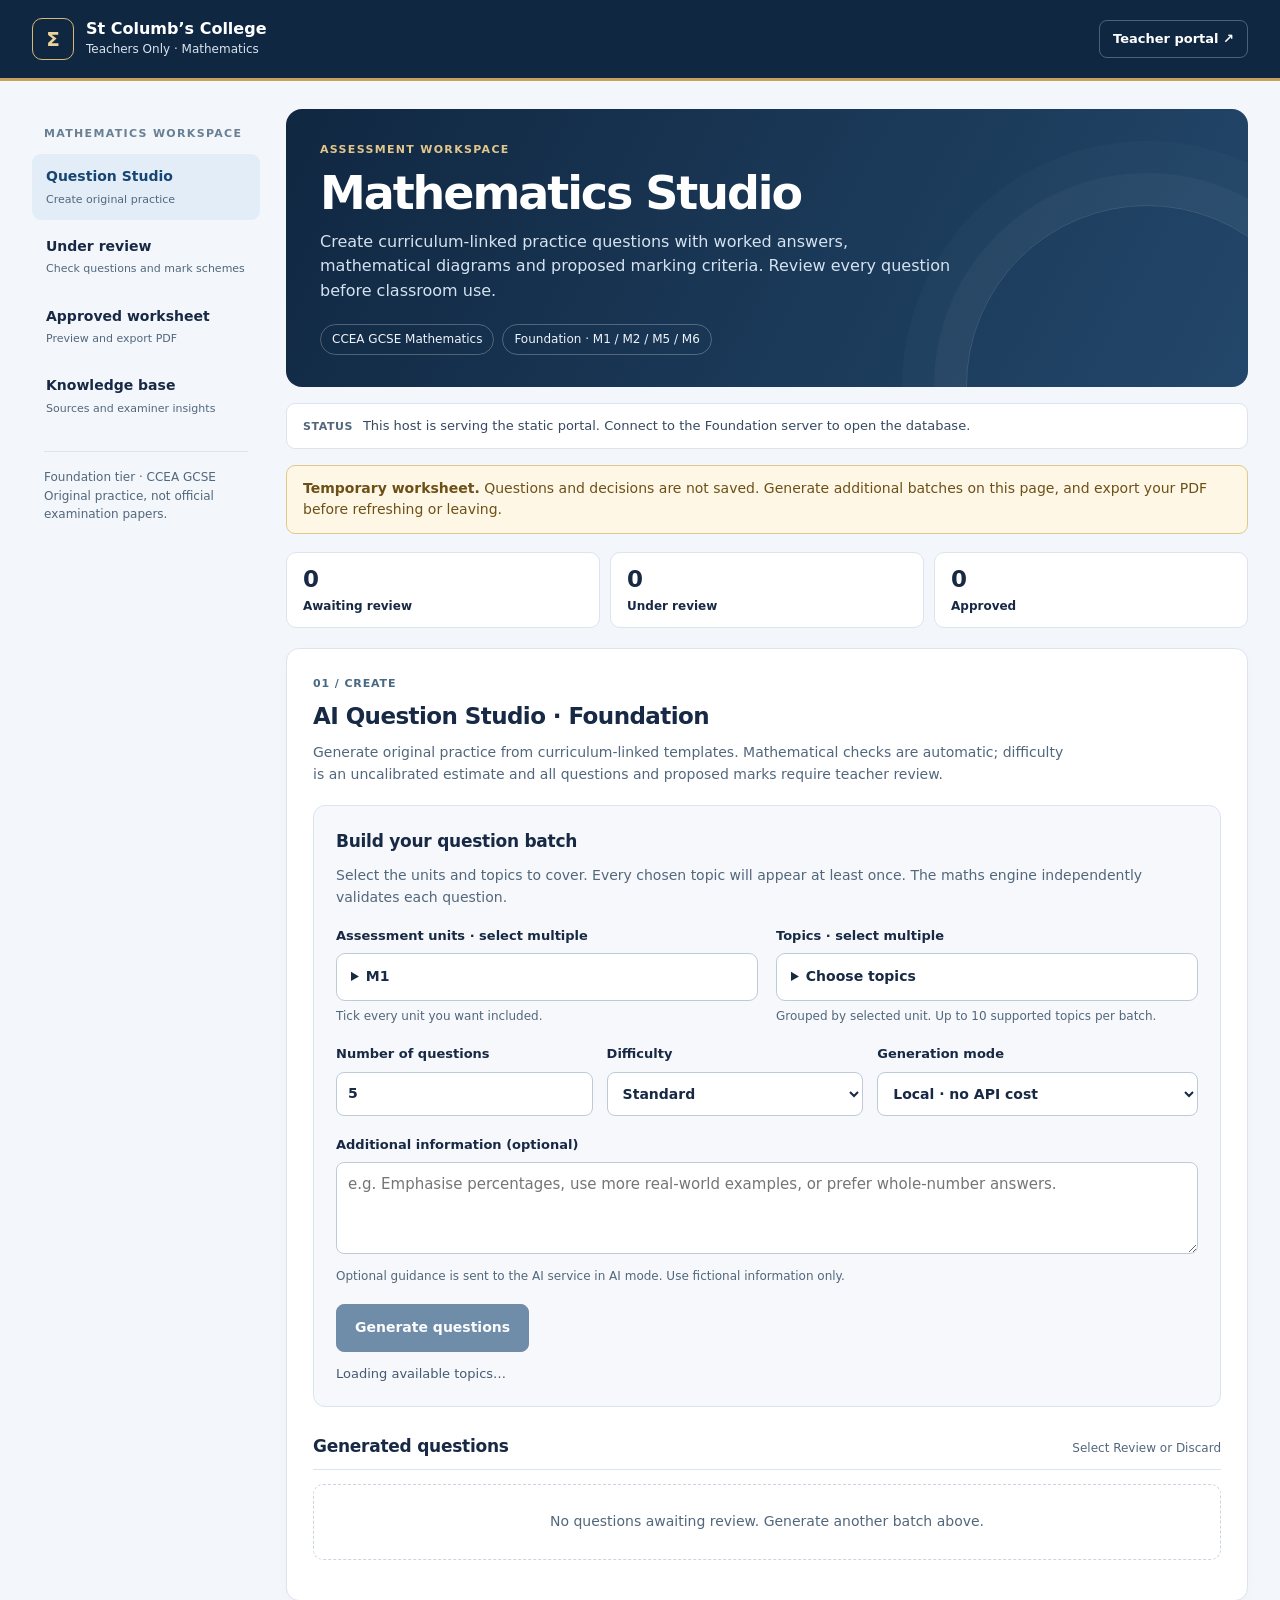
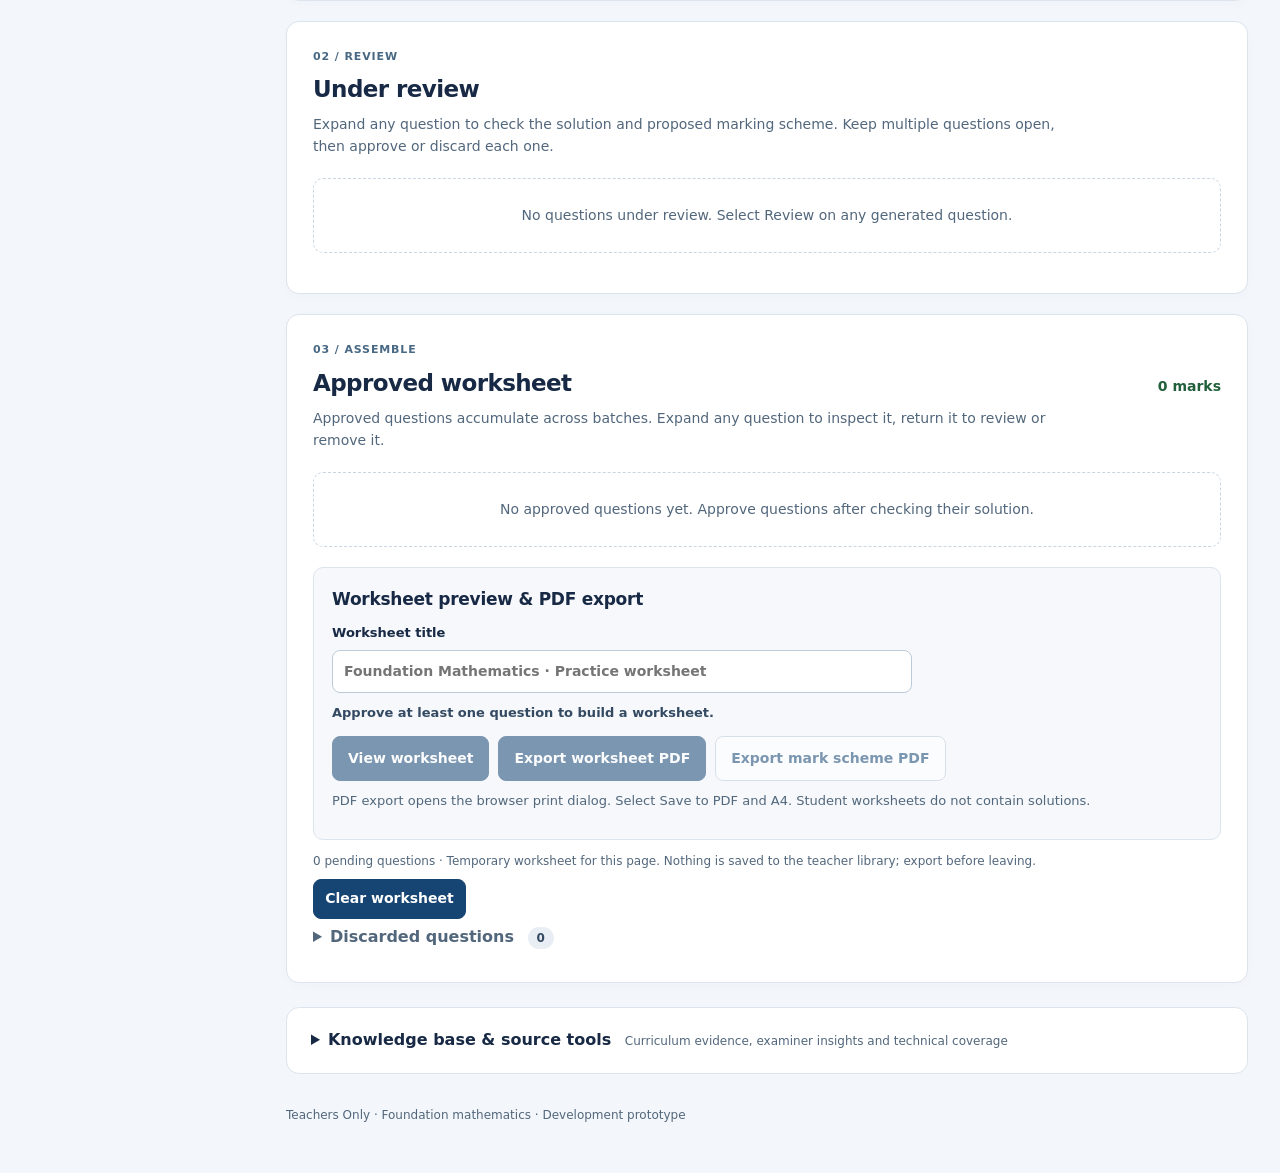
==== commit cd1ea5dc: "Add structured unit and topic selection to Mathematics Studio" ====
--- a/foundation/web/index.html
+++ b/foundation/web/index.html
@@ -1,5 +1,5 @@
 <!doctype html><html lang="en-GB"><head><meta charset="utf-8"><meta name="viewport" content="width=device-width,initial-scale=1">
-<title>Mathematics Studio · Teachers Only</title><link rel="stylesheet" href="style.css"><link rel="stylesheet" href="worksheet.css"><script defer src="diagrams.js"></script><script defer src="worksheet.js"></script><script defer src="app.js"></script>
+<title>Mathematics Studio · Teachers Only</title><link rel="stylesheet" href="style.css"><link rel="stylesheet" href="worksheet.css"><link rel="stylesheet" href="builder.css"><script defer src="diagrams.js"></script><script defer src="worksheet.js"></script><script defer src="builder.js"></script><script defer src="app.js"></script>
 <style>
 :root{--navy:#102741;--blue:#215b8e;--gold:#c6a35c;--ink:#172944;--muted:#52677c;--line:#dce4ed;--page:#f3f6fa;font-family:Inter,system-ui,-apple-system,BlinkMacSystemFont,"Segoe UI",sans-serif;background:var(--page);color:var(--ink)}
 body{margin:0;line-height:1.55}header{border-bottom:3px solid var(--gold);background:var(--navy)}header>.topbar{max-width:1440px;padding:18px 32px;display:flex;align-items:center;justify-content:space-between;gap:16px}header span{margin-left:0;font-weight:500}.brand{display:flex;align-items:center;gap:12px}.brand-mark{display:grid;place-items:center;width:42px;height:42px;border:1px solid #d8b875;color:#ead49d;border-radius:10px;font-size:20px;font-weight:750}.brand strong{display:block;font-size:16px;line-height:1.3}.brand small{color:#d9e4ef;font-size:12px;font-weight:400}.topbar a{color:white;text-decoration:none;font-size:13px;border:1px solid #ffffff44;padding:8px 13px;border-radius:8px}
@@ -31,19 +31,19 @@
 <main><div class="hero"><div class="eyebrow" id="class-context">Assessment workspace</div><h1>Mathematics Studio</h1><p>Create curriculum-linked practice questions with worked answers, mathematical diagrams and proposed marking criteria. Review every question before classroom use.</p><div class="hero-tags"><span>CCEA GCSE Mathematics</span><span>Foundation · M1 / M2 / M5 / M6</span></div></div>
 <div class="status-strip"><strong>Status</strong><p id="status" role="status" aria-live="polite">Loading unit records…</p></div>
 <p class="temporary-notice" role="note" style="margin:16px 0;padding:12px 16px;background:#fff7e5;border:1px solid #e1c98e;border-radius:9px;color:#6d5017;font-size:14px"><strong>Temporary worksheet.</strong> Questions and decisions are not saved. Generate additional batches on this page, and export your PDF before refreshing or leaving.</p><div class="workflow-counts" aria-label="Worksheet progress"><a href="#generated"><strong id="generated-count">0</strong>Awaiting review</a><a href="#review"><strong id="review-count">0</strong>Under review</a><a href="#approved"><strong id="approved-count">0</strong>Approved</a></div><section id="create"><div class="section-kicker">01 / Create</div><h2>AI Question Studio · Foundation</h2><p>Generate original practice from curriculum-linked templates. Mathematical checks are automatic; difficulty is an uncalibrated estimate and all questions and proposed marks require teacher review.</p>
-<div class="prompt-panel"><h3>Describe the questions you want</h3><p>AI interprets your request and designs numerical parameters for supported question families. The maths engine constructs and checks each draft. Unsupported designs may require a different request.</p>
-<form id="prompt-studio"><label>Assessment unit<select name="unit" id="prompt-unit"><option>M1</option><option>M2</option><option>M5</option><option>M6</option></select></label>
-<label>Your question request<textarea name="prompt" id="teacher-prompt" required maxlength="500" rows="4" placeholder="Create three 4-mark questions about shopping discounts, sale prices and budgets. Include worked solutions and mark schemes."></textarea></label>
-<small>Use fictional scenarios only. Your request is sent to the AI service. One API request per batch, up to 10 questions.</small>
-<div class="prompt-actions"><button id="prompt-submit" disabled>Generate from my request</button><button id="prompt-example" type="button" class="secondary">Try a shopping example</button></div></form>
-<p id="prompt-feedback" role="status">Checking AI configuration…</p></div>
-<details id="manual-options"><summary class="manual-heading">Manual question builder <small>Choose exact family, count and generation mode</small></summary>
-<div class="studio-form-shell"><form id="studio"><label>Assessment unit<select id="studio-unit" name="unit"><option>M1</option><option>M2</option><option>M5</option><option>M6</option></select></label>
-<label>Question family<select id="studio-family" name="family" required></select></label>
-<label>Difficulty<select name="difficulty"><option value="easy">Easy</option><option value="standard" selected>Standard</option><option value="challenge">Challenge</option></select></label>
-<label>Number<input type="number" name="count" min="1" max="10" value="5" required></label>
-<label>Generation mode<select id="studio-mode" name="mode"><option value="local">Local · no API cost</option><option id="studio-ai-option" value="model" disabled>AI-assisted selection</option></select></label>
-<button>Generate validated drafts</button></form><p id="studio-ai-status" role="status">AI-assisted generation is disabled until configured on the server.</p><p id="studio-evidence"></p></div></details><div class="result-heading" id="generated"><h3>Generated questions</h3><span>Select Review or Discard</span></div><div id="studio-results"><div class="empty-state">Preparing a new worksheet…</div></div></section>
+<div class="builder-panel"><h3>Build your question batch</h3><p>Select the units and topics to cover. Every chosen topic will appear at least once. The maths engine independently validates each question.</p>
+<form id="assessment-builder">
+<div class="builder-grid">
+<div class="builder-field"><span class="builder-label" id="builder-units-label">Assessment units · select multiple</span><details class="builder-dropdown"><summary id="builder-unit-summary" aria-labelledby="builder-units-label builder-unit-summary">M1</summary><div id="builder-unit-options" class="builder-options">
+<label class="builder-choice"><input type="checkbox" value="M1" checked><span>M1</span></label><label class="builder-choice"><input type="checkbox" value="M2"><span>M2</span></label><label class="builder-choice"><input type="checkbox" value="M5"><span>M5</span></label><label class="builder-choice"><input type="checkbox" value="M6"><span>M6</span></label>
+</div></details><p class="builder-hint">Tick every unit you want included.</p></div>
+<div class="builder-field"><span class="builder-label" id="builder-topics-label">Topics · select multiple</span><details class="builder-dropdown"><summary id="builder-topic-summary" aria-labelledby="builder-topics-label builder-topic-summary">Choose topics</summary><div id="builder-topic-options" class="builder-options"><p class="builder-hint">Loading supported topics…</p></div></details><p class="builder-hint">Grouped by selected unit. Up to 10 supported topics per batch.</p></div>
+</div>
+<div class="builder-settings"><label>Number of questions<input id="builder-count" type="number" min="1" max="10" value="5" required></label><label>Difficulty<select id="builder-difficulty"><option value="easy">Easy</option><option value="standard" selected>Standard</option><option value="challenge">Challenge</option></select></label><label>Generation mode<select id="builder-mode"><option value="model" id="builder-ai-option" disabled>AI-assisted design</option><option value="local" selected>Local · no API cost</option></select></label></div>
+<label for="builder-info" class="builder-label">Additional information (optional)</label><textarea id="builder-info" maxlength="500" rows="3" placeholder="e.g. Emphasise percentages, use more real-world examples, or prefer whole-number answers." disabled></textarea><p id="builder-info-help" class="builder-hint">Optional guidance is sent to the AI service in AI mode. Use fictional information only.</p>
+<div class="builder-actions"><button type="submit" id="builder-submit" disabled>Generate questions</button><button type="button" id="builder-retry" class="secondary-action" hidden>Reload topics</button></div><p id="builder-gate" role="status">Loading available topics…</p><p id="builder-feedback" role="status"></p>
+</form></div>
+<div class="result-heading" id="generated"><h3>Generated questions</h3><span>Select Review or Discard</span></div><div id="studio-results"><div class="empty-state">Preparing a new worksheet…</div></div></section>
 <section id="review"><div class="section-kicker">02 / Review</div><h2>Under review</h2><p>Expand any question to check the solution and proposed marking scheme. Keep multiple questions open, then approve or discard each one.</p><div id="review-queue"><div class="empty-state">No questions under review yet.</div></div></section>
 <section id="approved"><div class="section-kicker">03 / Assemble</div><div class="approved-heading"><h2>Approved worksheet</h2><span id="approved-marks">0 marks</span></div><p>Approved questions accumulate across batches. Expand any question to inspect it, return it to review or remove it.</p><div id="approved-queue"><div class="empty-state">No approved questions yet.</div></div>
 <div class="worksheet-controls"><h3>Worksheet preview &amp; PDF export</h3><label>Worksheet title<input id="worksheet-title" maxlength="100" placeholder="Foundation Mathematics · Practice worksheet"></label><p id="worksheet-gate" role="status">Preparing a new worksheet…</p><div class="worksheet-buttons"><button type="button" id="worksheet-preview-btn" disabled>View worksheet</button><button type="button" id="worksheet-export-btn" disabled>Export worksheet PDF</button><button type="button" id="scheme-export-btn" class="secondary-action" disabled>Export mark scheme PDF</button></div><p>PDF export opens the browser print dialog. Select Save to PDF and A4. Student worksheets do not contain solutions.</p></div><div id="worksheet-preview" hidden></div>
--- a/foundation/web/builder.css
+++ b/foundation/web/builder.css
@@ -0,0 +1,23 @@
+/* Structured generation form. Native disclosure and checkbox controls remain keyboard-accessible. */
+.builder-panel{padding:22px;background:#f6f8fb;border:1px solid #d9e5f1;border-radius:12px;margin-bottom:16px}
+.builder-panel>p{margin:0 0 18px;color:var(--muted);font-size:14px}
+#assessment-builder{display:block;margin:0}.builder-grid{display:grid;grid-template-columns:1fr 1fr;gap:18px;align-items:start}
+.builder-field{min-width:0}.builder-label{font-size:13px;font-weight:700;display:block;margin-bottom:7px;color:var(--ink)}
+.builder-dropdown{border:1px solid #bdcbd9;border-radius:9px;background:#fff;margin:0;overflow:hidden}
+.builder-dropdown>summary{cursor:pointer;padding:12px 14px;min-height:45px;font-size:14px;font-weight:600;overflow-wrap:anywhere}
+.builder-dropdown[open]>summary{border-bottom:1px solid #e1e8ef;background:#f9fbfd}
+.builder-options{padding:10px 12px;max-height:340px;overflow:auto;overscroll-behavior:contain}
+.builder-topic-group{border:0;padding:8px 0 4px;margin:0;min-width:0}.builder-topic-group+ .builder-topic-group{border-top:1px solid #e1e8ef;margin-top:9px}
+.builder-topic-group legend{font-size:12px;font-weight:750;color:#345a7d;padding:0 4px}
+#assessment-builder .builder-choice{display:flex;flex-direction:row;align-items:flex-start;gap:10px;font-size:14px;font-weight:500;padding:8px 6px;border-radius:6px;cursor:pointer;line-height:1.4;min-width:0}
+#assessment-builder .builder-choice:hover{background:#eef4fa}#assessment-builder .builder-choice input{width:17px;height:17px;min-width:17px;flex-shrink:0;margin:2px 0 0;accent-color:#174573;cursor:pointer}
+.builder-choice strong{font-size:14px;display:block;font-weight:600}.builder-choice small{display:block;font-size:12px;color:var(--muted);font-weight:400;margin-top:3px}
+.builder-hint{color:var(--muted);font-size:12px;margin:7px 0 0;line-height:1.45}.builder-options .builder-hint{padding:4px 6px}
+.builder-settings{display:grid;grid-template-columns:1fr 1fr 1.25fr;gap:14px;margin:19px 0;align-items:end}
+#assessment-builder .builder-settings label{font-size:13px;display:flex;flex-direction:column;gap:7px;min-width:0}
+#assessment-builder select,#assessment-builder input[type=number],#assessment-builder textarea{width:100%;max-width:100%;min-height:44px;box-sizing:border-box}
+#assessment-builder textarea{font-size:15px;min-height:92px;line-height:1.5;resize:vertical;font-weight:400}
+.builder-actions{display:flex;gap:10px;align-items:center;flex-wrap:wrap;margin-top:18px}.builder-actions button{min-height:44px;padding:12px 18px}
+.builder-actions button:disabled{opacity:.6;cursor:not-allowed}#builder-gate{font-size:13px;margin:12px 0 0;color:#435a73}#builder-feedback{font-size:13px;color:#364960;margin:10px 0 0;overflow-wrap:anywhere}#builder-feedback:empty{display:none}
+#builder-retry[hidden]{display:none}.builder-dropdown summary:focus-visible,.builder-choice input:focus-visible{outline:3px solid #956600;outline-offset:2px}
+@media(max-width:720px){.builder-panel{padding:16px}.builder-grid,.builder-settings{grid-template-columns:1fr;gap:14px}.builder-options{max-height:280px}.builder-actions button{width:100%}}
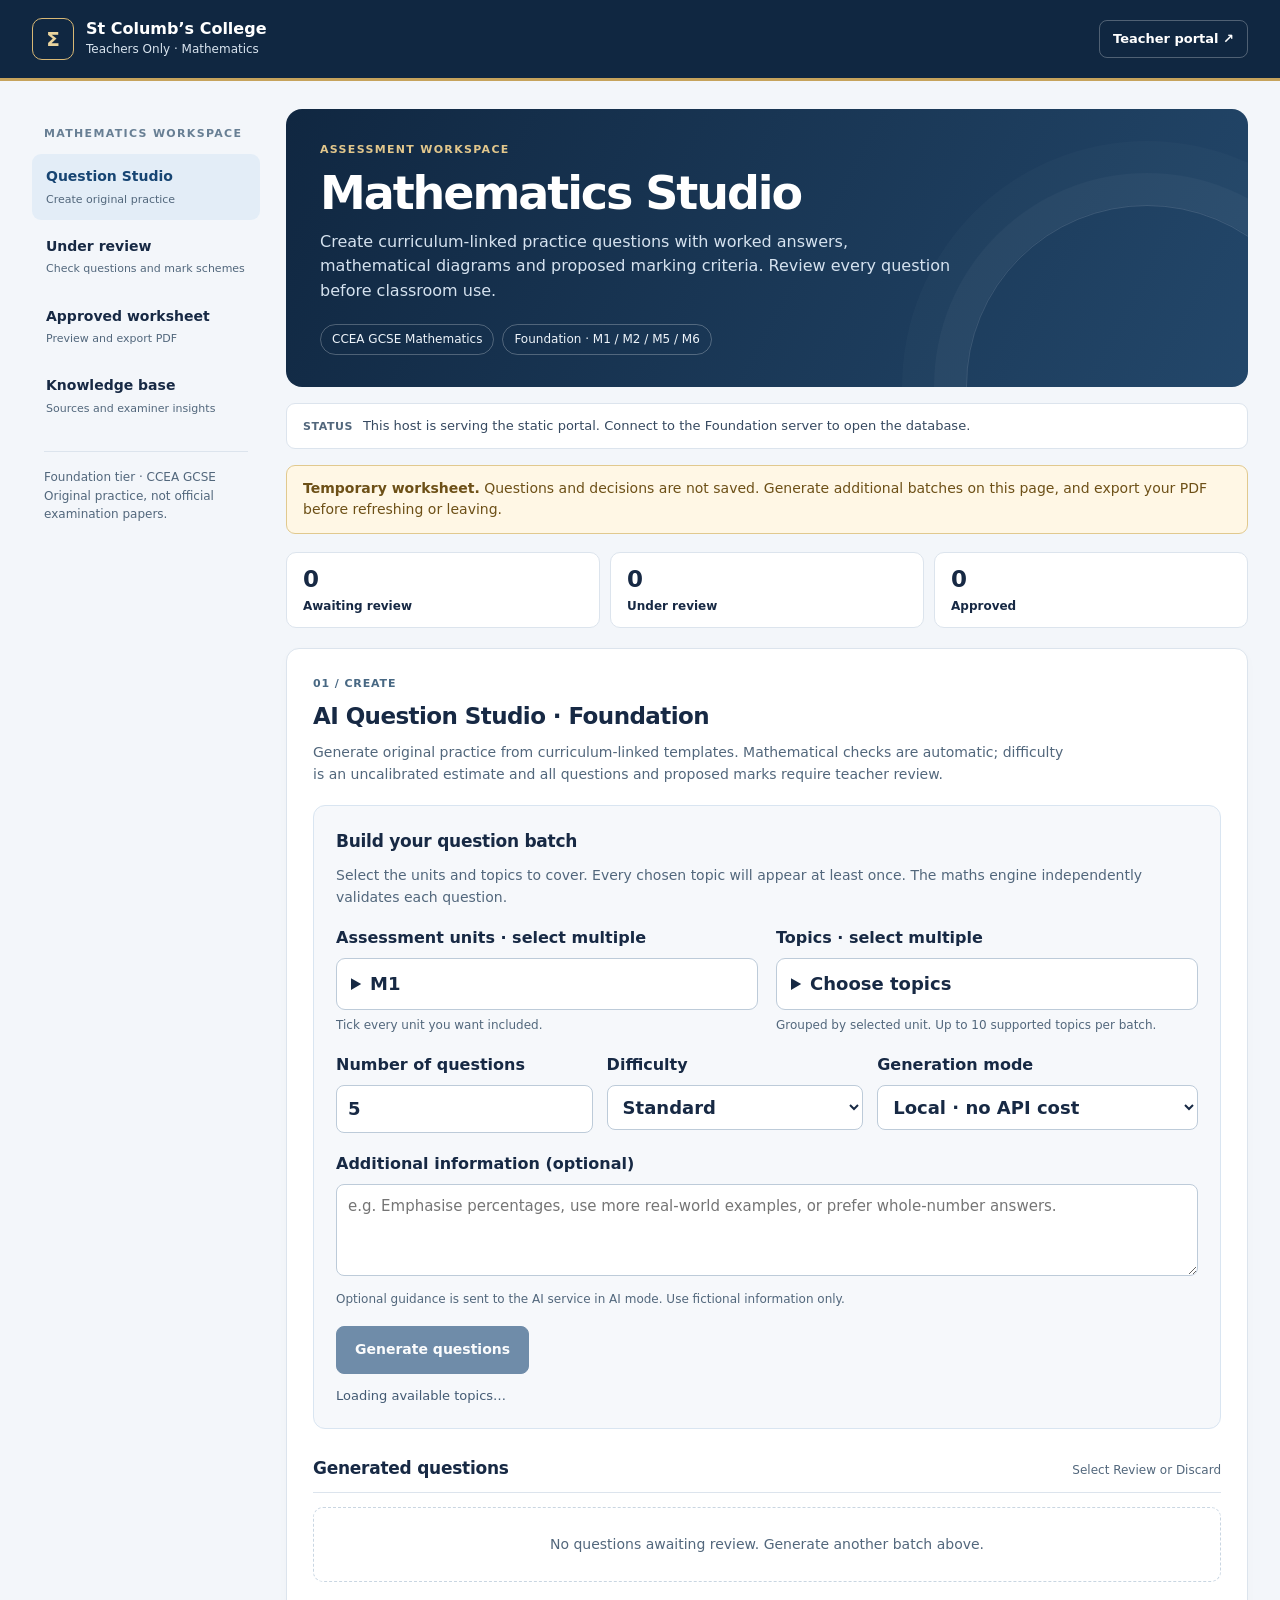
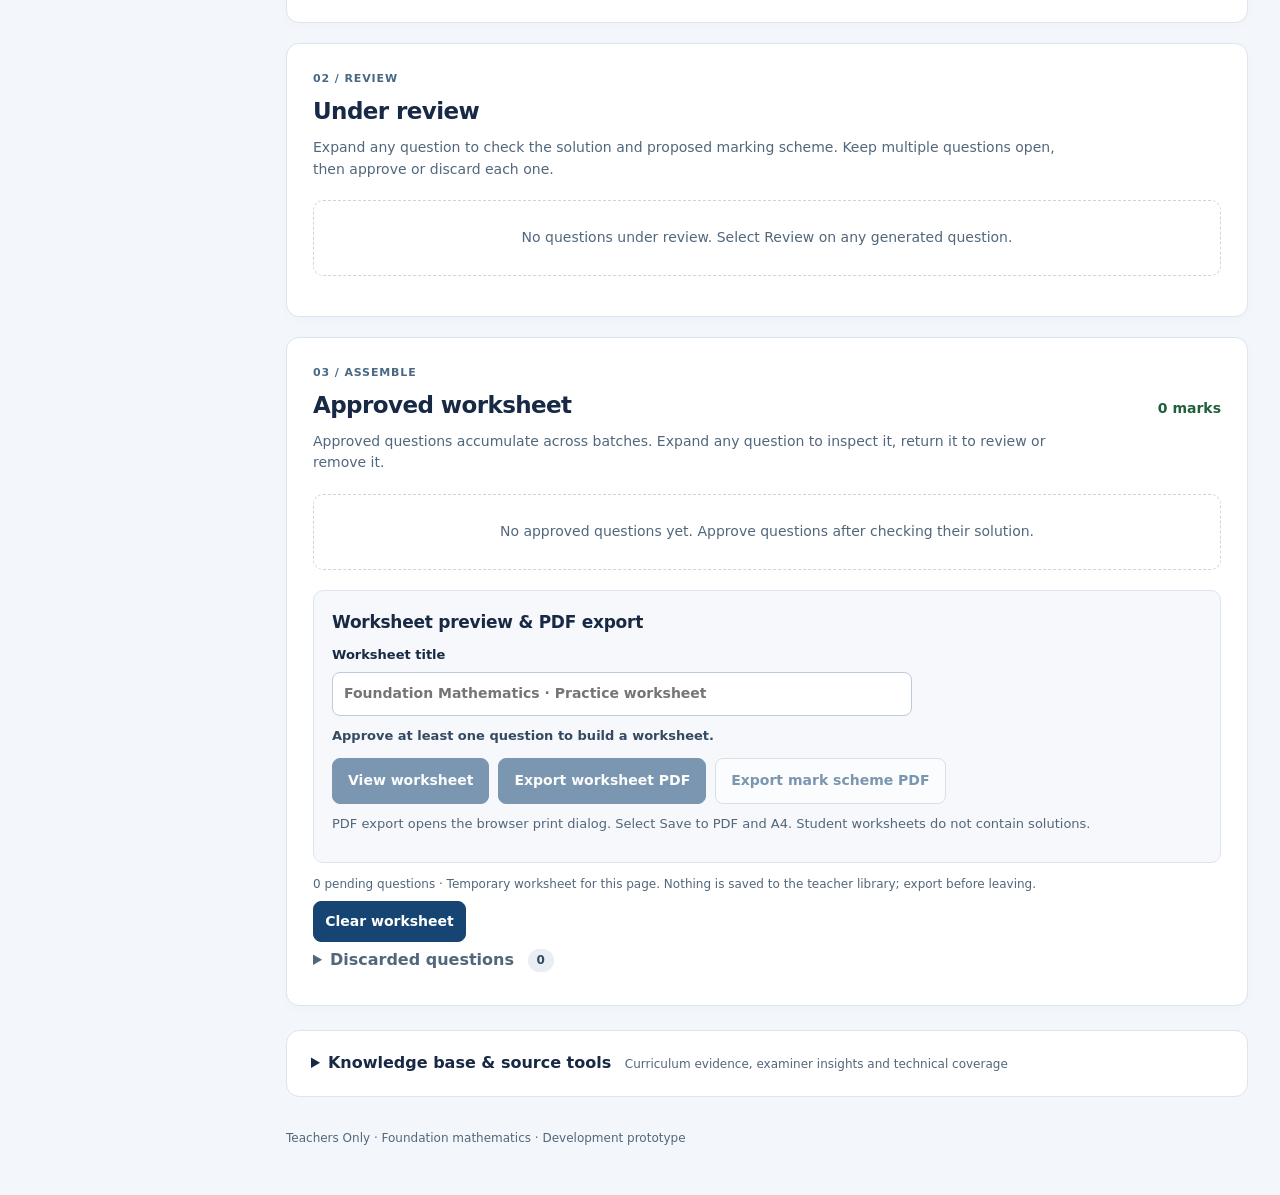
==== commit 0572bf2a: "Add hybrid diagram-only AI option to generation settings" ====
--- a/foundation/web/index.html
+++ b/foundation/web/index.html
@@ -39,7 +39,7 @@
 </div></details><p class="builder-hint">Tick every unit you want included.</p></div>
 <div class="builder-field"><span class="builder-label" id="builder-topics-label">Topics · select multiple</span><details class="builder-dropdown"><summary id="builder-topic-summary" aria-labelledby="builder-topics-label builder-topic-summary">Choose topics</summary><div id="builder-topic-options" class="builder-options"><p class="builder-hint">Loading supported topics…</p></div></details><p class="builder-hint">Grouped by selected unit. Up to 10 supported topics per batch.</p></div>
 </div>
-<div class="builder-settings"><label>Number of questions<input id="builder-count" type="number" min="1" max="10" value="5" required></label><label>Difficulty<select id="builder-difficulty"><option value="easy">Easy</option><option value="standard" selected>Standard</option><option value="challenge">Challenge</option></select></label><label>Generation mode<select id="builder-mode"><option value="model" id="builder-ai-option" disabled>AI-assisted design</option><option value="local" selected>Local · no API cost</option></select></label></div>
+<div class="builder-settings"><label>Number of questions<input id="builder-count" type="number" min="1" max="10" value="5" required></label><label>Difficulty<select id="builder-difficulty"><option value="easy">Easy</option><option value="standard" selected>Standard</option><option value="challenge">Challenge</option></select></label><label>Generation mode<select id="builder-mode"><option value="hybrid">Hybrid · AI for diagrams only</option><option value="model" id="builder-ai-option" disabled>AI-assisted design</option><option value="local" selected>Local · no API cost</option></select></label></div>
 <label for="builder-info" class="builder-label">Additional information (optional)</label><textarea id="builder-info" maxlength="500" rows="3" placeholder="e.g. Emphasise percentages, use more real-world examples, or prefer whole-number answers." disabled></textarea><p id="builder-info-help" class="builder-hint">Optional guidance is sent to the AI service in AI mode. Use fictional information only.</p>
 <div class="builder-actions"><button type="submit" id="builder-submit" disabled>Generate questions</button><button type="button" id="builder-retry" class="secondary-action" hidden>Reload topics</button></div><p id="builder-gate" role="status">Loading available topics…</p><p id="builder-feedback" role="status"></p>
 </form></div>
--- a/foundation/web/builder.css
+++ b/foundation/web/builder.css
@@ -21,3 +21,18 @@
 .builder-actions button:disabled{opacity:.6;cursor:not-allowed}#builder-gate{font-size:13px;margin:12px 0 0;color:#435a73}#builder-feedback{font-size:13px;color:#364960;margin:10px 0 0;overflow-wrap:anywhere}#builder-feedback:empty{display:none}
 #builder-retry[hidden]{display:none}.builder-dropdown summary:focus-visible,.builder-choice input:focus-visible{outline:3px solid #956600;outline-offset:2px}
 @media(max-width:720px){.builder-panel{padding:16px}.builder-grid,.builder-settings{grid-template-columns:1fr;gap:14px}.builder-options{max-height:280px}.builder-actions button{width:100%}}
+
+/* Readable controls at ordinary and reduced browser zoom. */
+#assessment-builder .builder-label,#assessment-builder .builder-settings label:not(.builder-choice){font-size:16px}
+#assessment-builder .builder-dropdown>summary{font-size:18px;min-height:48px;line-height:1.45;padding:12px 14px}
+#assessment-builder .builder-choice{font-size:18px;line-height:1.45;padding:10px 8px;min-height:44px;align-items:center}
+#assessment-builder .builder-choice strong{font-size:17px}
+#assessment-builder .builder-choice small{font-size:14px;line-height:1.4}
+#assessment-builder .builder-topic-group legend{font-size:15px}
+#assessment-builder .builder-choice input{width:20px;height:20px;min-width:20px;margin:0}
+#assessment-builder .builder-settings{align-items:start}
+#assessment-builder .builder-settings input[type=number],#assessment-builder select,#assessment-builder select option{font-size:18px;line-height:1.45}
+#assessment-builder .builder-single-field select[hidden]{display:none!important}
+#assessment-builder .builder-single-menu .builder-options{padding:6px}
+#assessment-builder .builder-single-menu .builder-choice:has(input:checked){background:#e4edf7;color:#174573}
+#assessment-builder .builder-single-menu .builder-choice:has(input:disabled){opacity:.5;cursor:not-allowed}
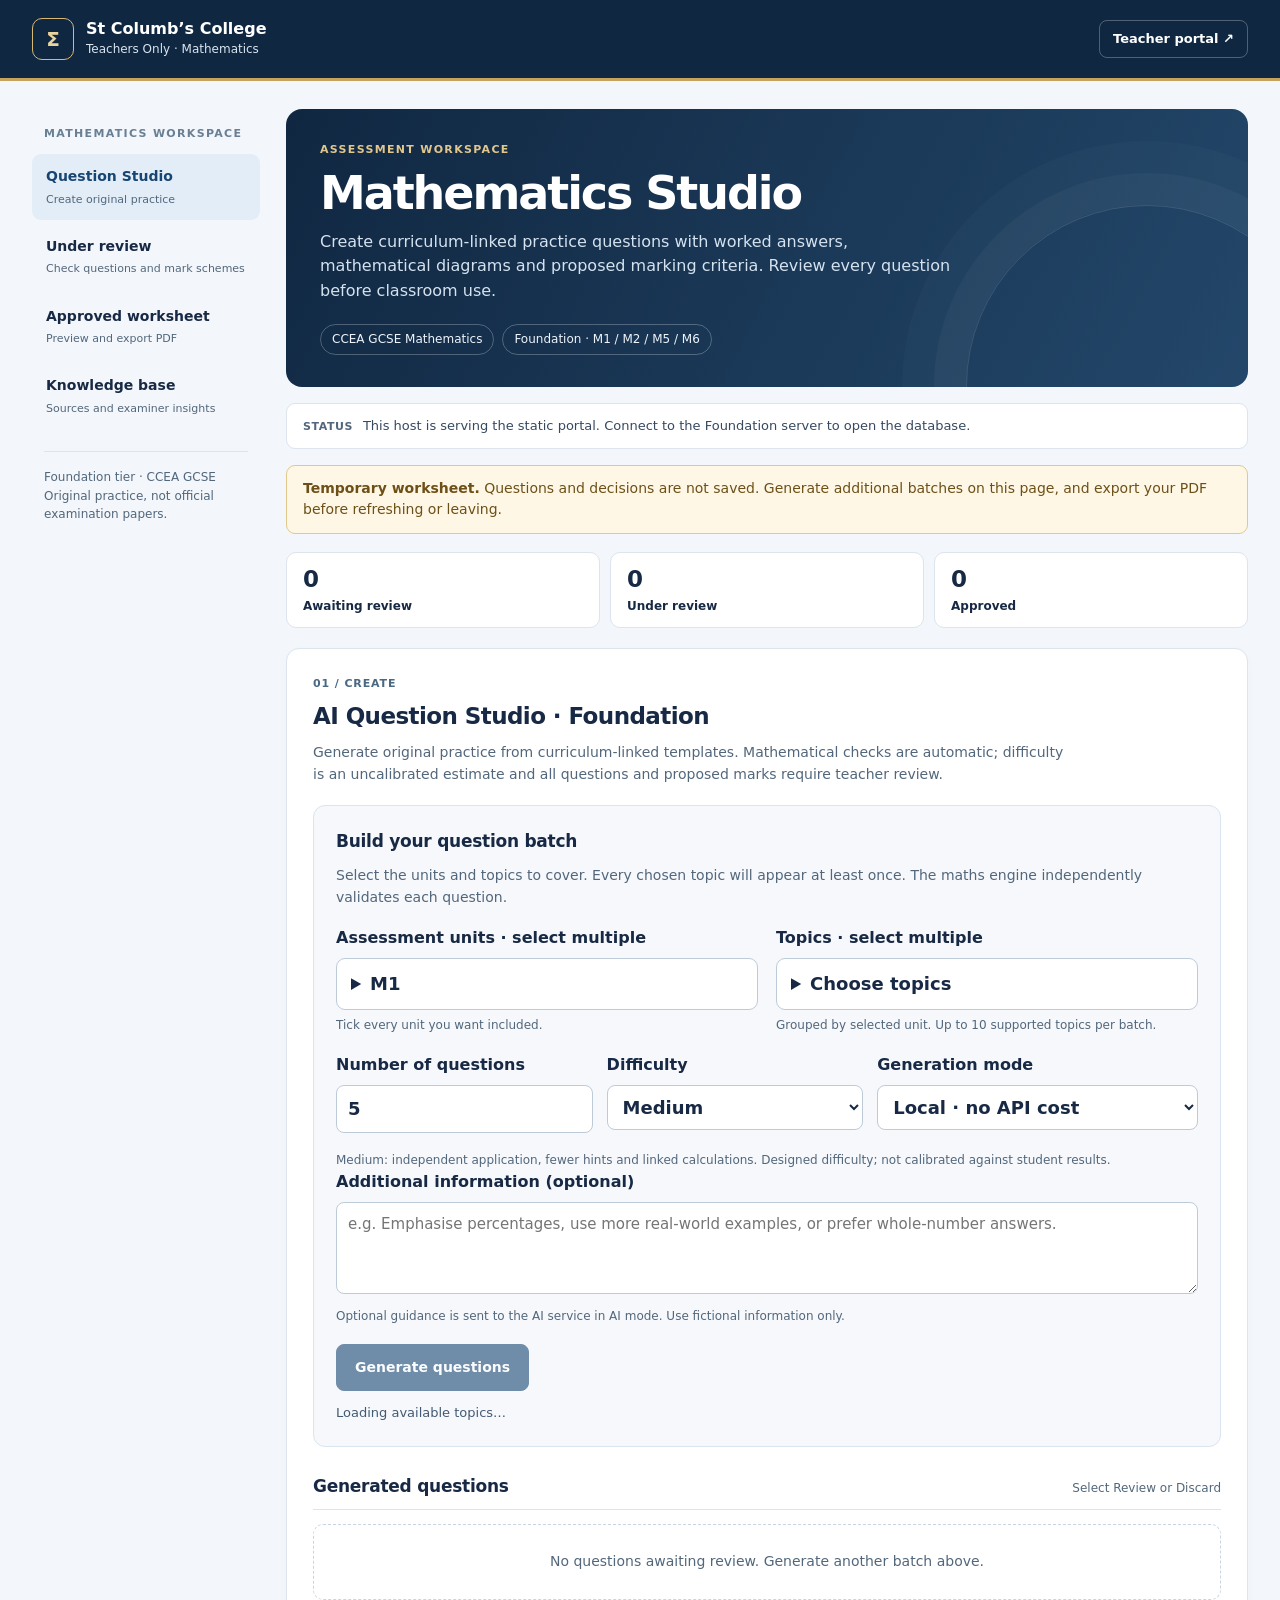
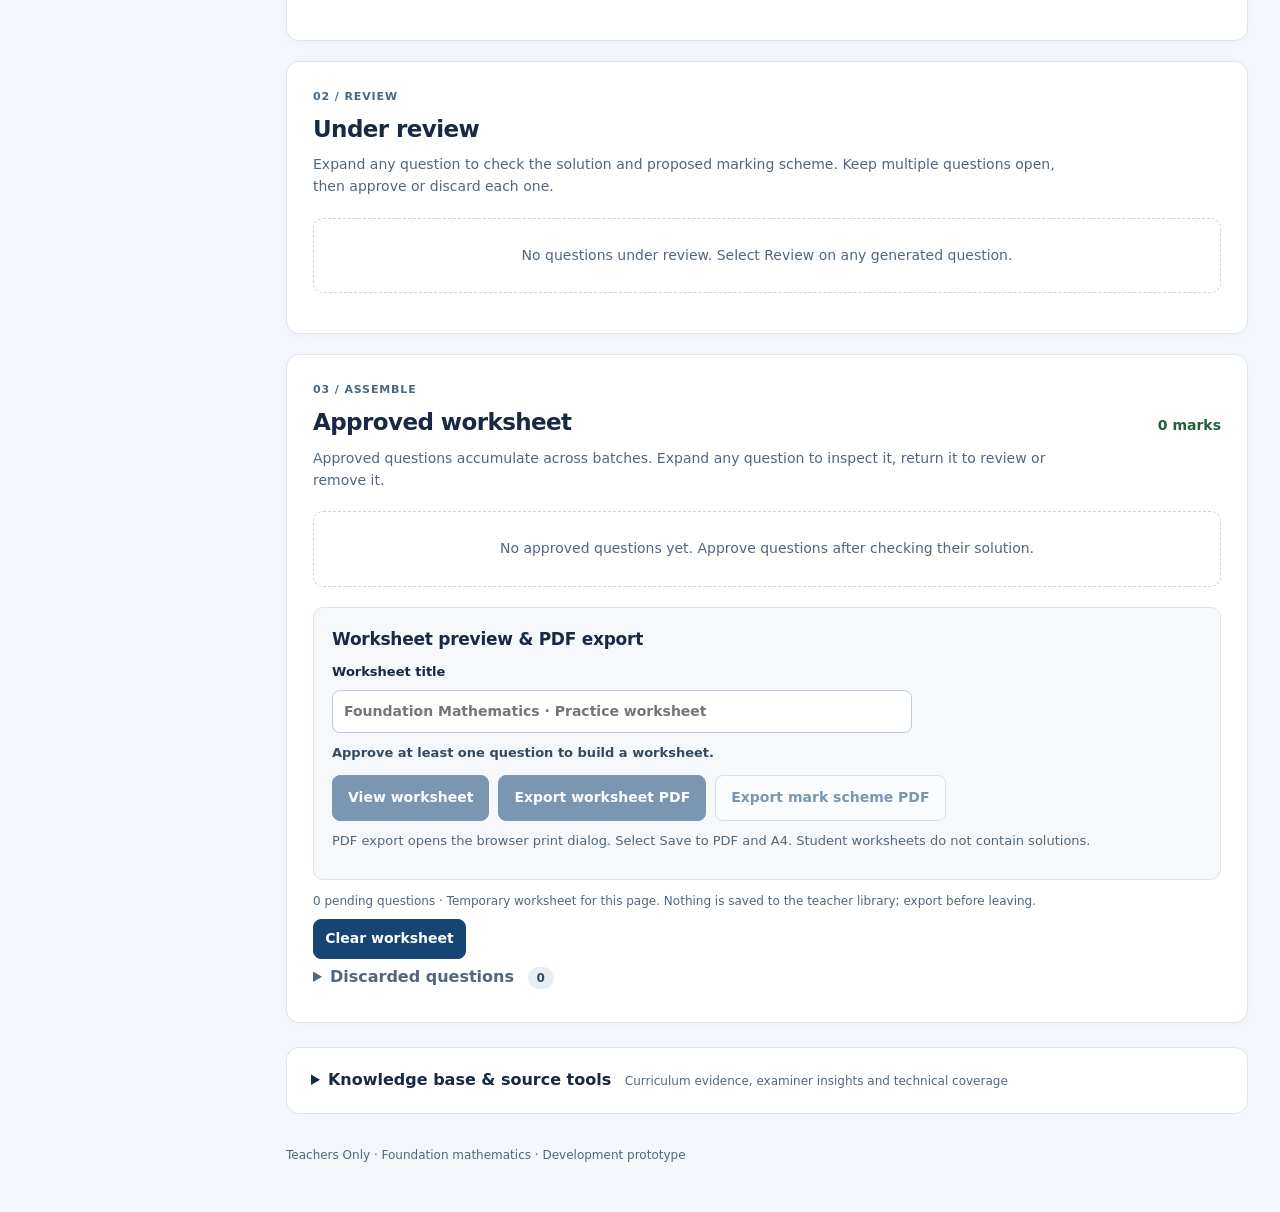
==== commit 0f0b66a5: "Expose and explain the new Easy, Medium and Hard reasoning levels" ====
--- a/foundation/web/index.html
+++ b/foundation/web/index.html
@@ -39,7 +39,8 @@
 </div></details><p class="builder-hint">Tick every unit you want included.</p></div>
 <div class="builder-field"><span class="builder-label" id="builder-topics-label">Topics · select multiple</span><details class="builder-dropdown"><summary id="builder-topic-summary" aria-labelledby="builder-topics-label builder-topic-summary">Choose topics</summary><div id="builder-topic-options" class="builder-options"><p class="builder-hint">Loading supported topics…</p></div></details><p class="builder-hint">Grouped by selected unit. Up to 10 supported topics per batch.</p></div>
 </div>
-<div class="builder-settings"><label>Number of questions<input id="builder-count" type="number" min="1" max="10" value="5" required></label><label>Difficulty<select id="builder-difficulty"><option value="easy">Easy</option><option value="standard" selected>Standard</option><option value="challenge">Challenge</option></select></label><label>Generation mode<select id="builder-mode"><option value="hybrid">Hybrid · AI for diagrams only</option><option value="model" id="builder-ai-option" disabled>AI-assisted design</option><option value="local" selected>Local · no API cost</option></select></label></div>
+<div class="builder-settings"><label>Number of questions<input id="builder-count" type="number" min="1" max="10" value="5" required></label><label>Difficulty<select id="builder-difficulty"><option value="easy">Easy</option><option value="standard" selected>Medium</option><option value="challenge">Hard</option></select></label><label>Generation mode<select id="builder-mode"><option value="hybrid">Hybrid · AI for diagrams only</option><option value="model" id="builder-ai-option" disabled>AI-assisted design</option><option value="local" selected>Local · no API cost</option></select></label></div>
+<p id="builder-difficulty-help" class="builder-hint">Medium: independent application, fewer hints and linked calculations. Designed difficulty; not calibrated against student results.</p>
 <label for="builder-info" class="builder-label">Additional information (optional)</label><textarea id="builder-info" maxlength="500" rows="3" placeholder="e.g. Emphasise percentages, use more real-world examples, or prefer whole-number answers." disabled></textarea><p id="builder-info-help" class="builder-hint">Optional guidance is sent to the AI service in AI mode. Use fictional information only.</p>
 <div class="builder-actions"><button type="submit" id="builder-submit" disabled>Generate questions</button><button type="button" id="builder-retry" class="secondary-action" hidden>Reload topics</button></div><p id="builder-gate" role="status">Loading available topics…</p><p id="builder-feedback" role="status"></p>
 </form></div>
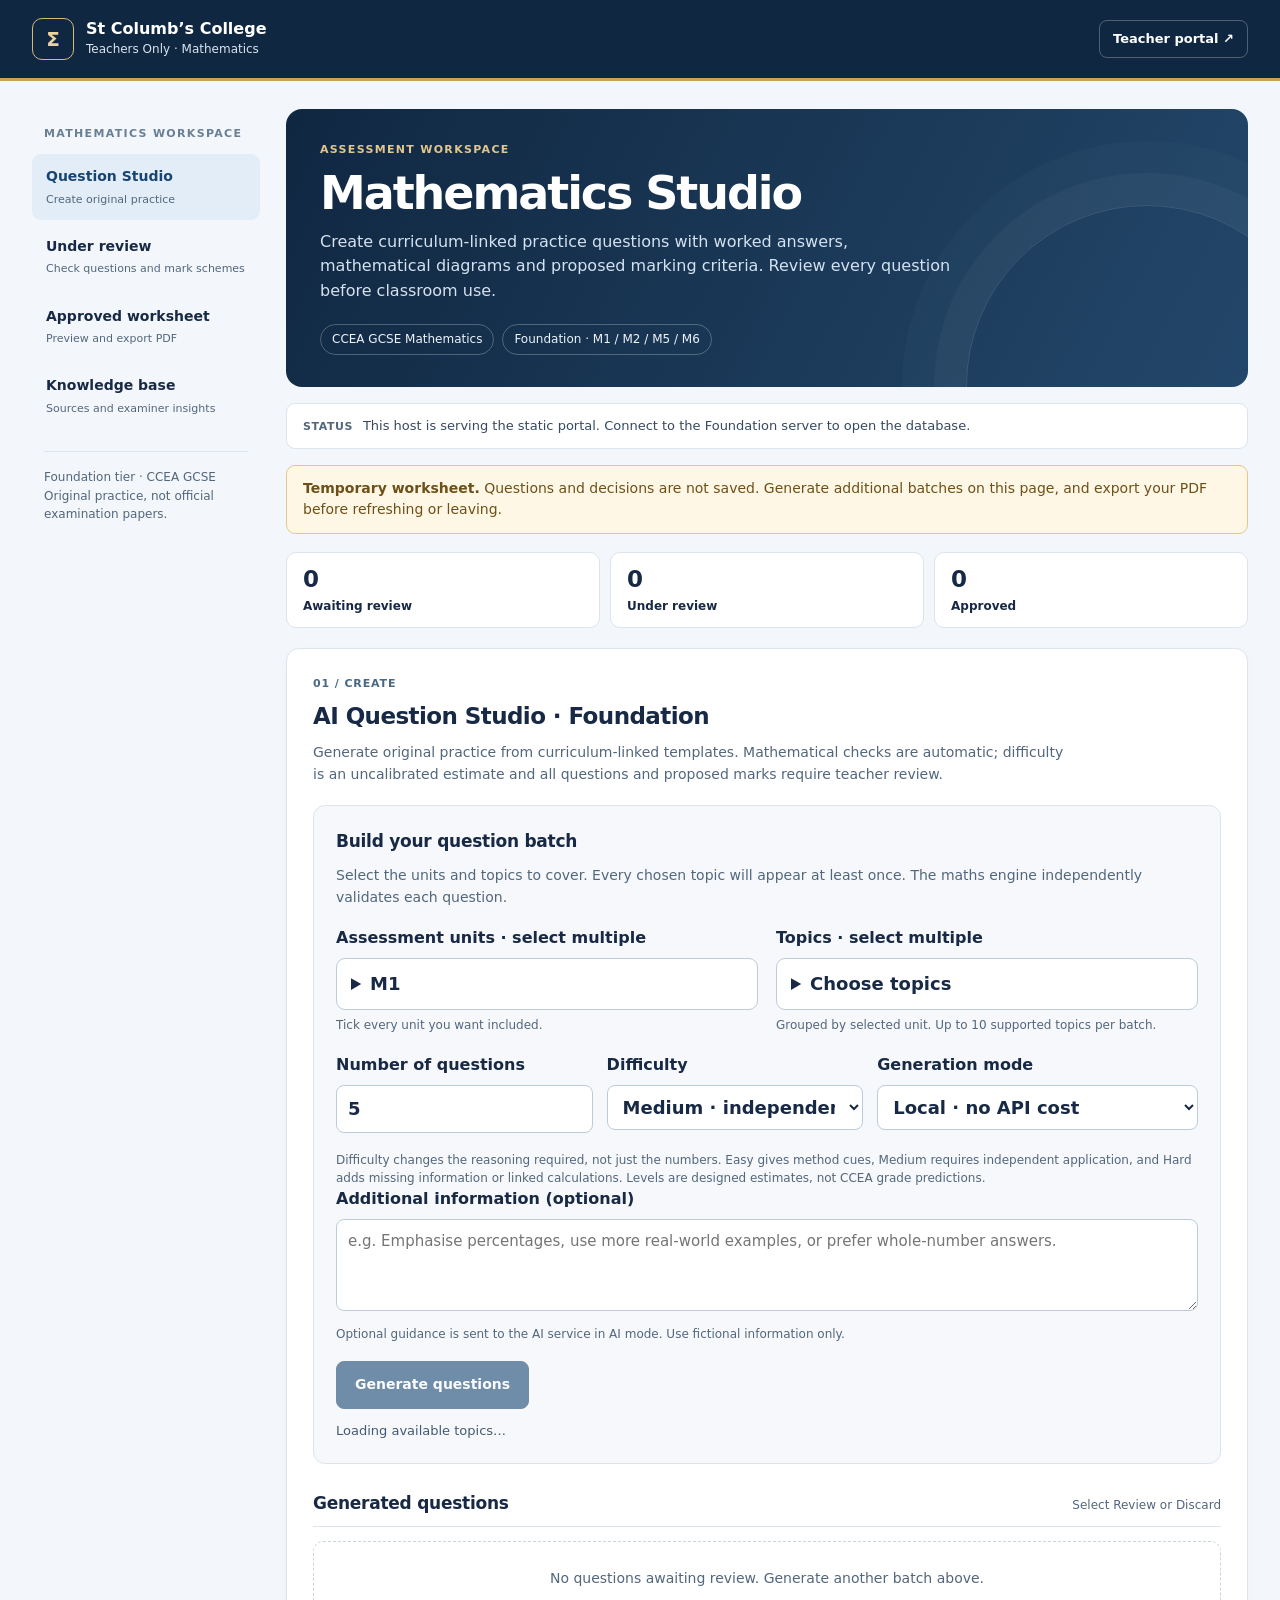
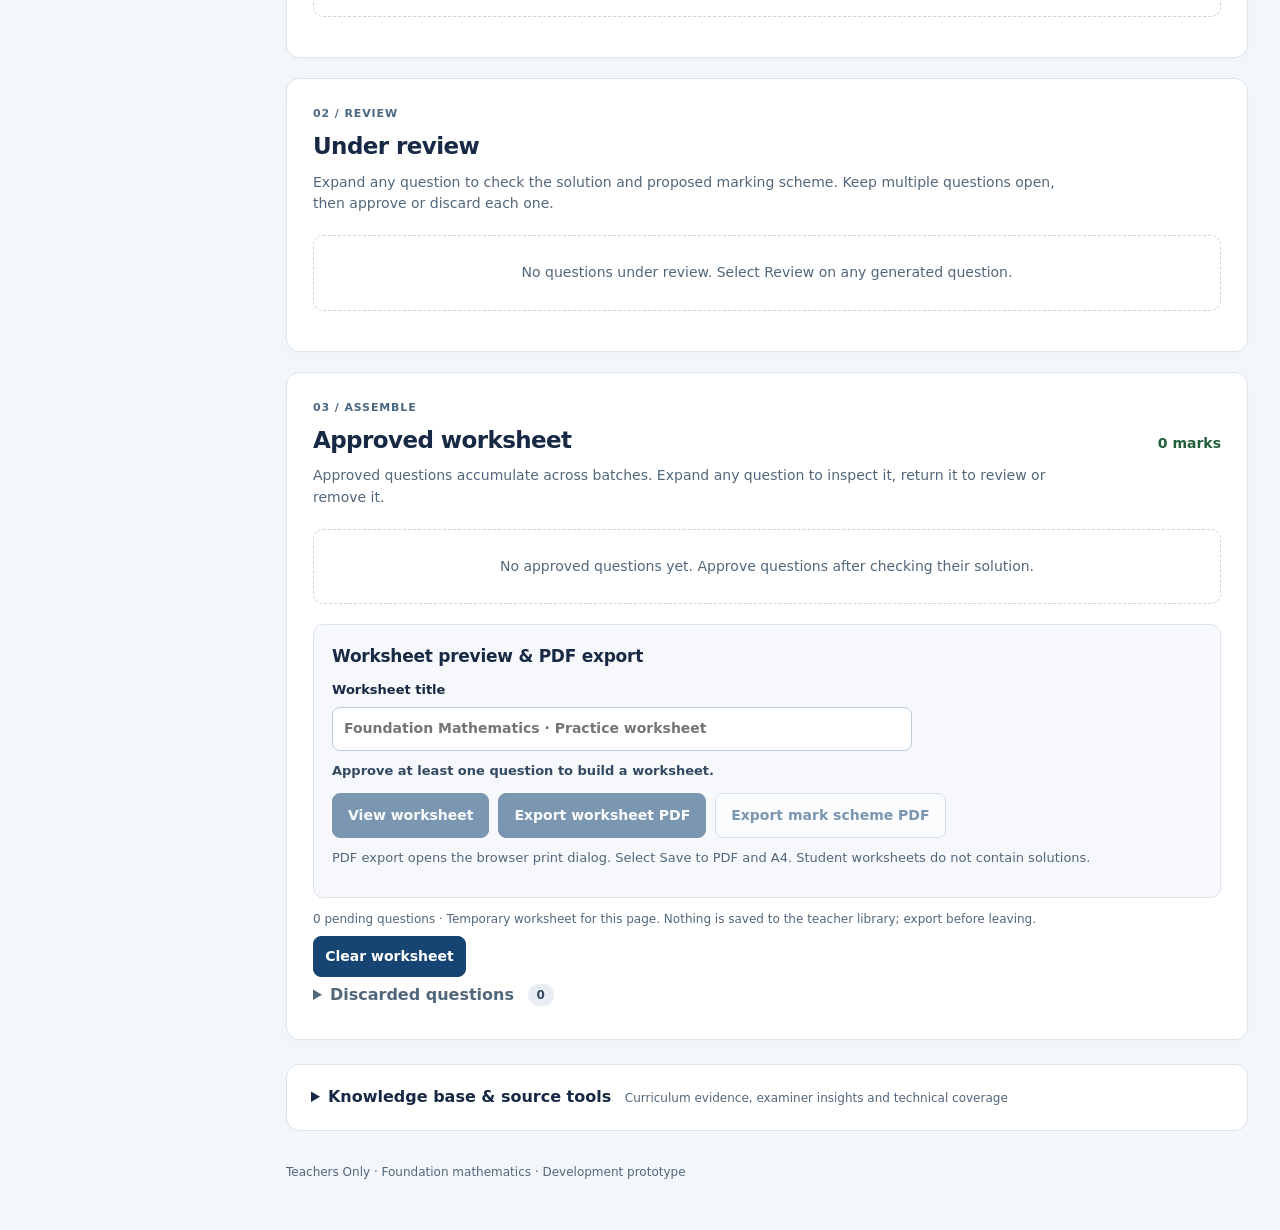
==== commit e4025aff: "Explain Easy Medium Hard cognitive progression in the question builder" ====
--- a/foundation/web/index.html
+++ b/foundation/web/index.html
@@ -39,9 +39,8 @@
 </div></details><p class="builder-hint">Tick every unit you want included.</p></div>
 <div class="builder-field"><span class="builder-label" id="builder-topics-label">Topics · select multiple</span><details class="builder-dropdown"><summary id="builder-topic-summary" aria-labelledby="builder-topics-label builder-topic-summary">Choose topics</summary><div id="builder-topic-options" class="builder-options"><p class="builder-hint">Loading supported topics…</p></div></details><p class="builder-hint">Grouped by selected unit. Up to 10 supported topics per batch.</p></div>
 </div>
-<div class="builder-settings"><label>Number of questions<input id="builder-count" type="number" min="1" max="10" value="5" required></label><label>Difficulty<select id="builder-difficulty"><option value="easy">Easy</option><option value="standard" selected>Medium</option><option value="challenge">Hard</option></select></label><label>Generation mode<select id="builder-mode"><option value="hybrid">Hybrid · AI for diagrams only</option><option value="model" id="builder-ai-option" disabled>AI-assisted design</option><option value="local" selected>Local · no API cost</option></select></label></div>
-<p id="builder-difficulty-help" class="builder-hint">Medium: independent application, fewer hints and linked calculations. Designed difficulty; not calibrated against student results.</p>
-<label for="builder-info" class="builder-label">Additional information (optional)</label><textarea id="builder-info" maxlength="500" rows="3" placeholder="e.g. Emphasise percentages, use more real-world examples, or prefer whole-number answers." disabled></textarea><p id="builder-info-help" class="builder-hint">Optional guidance is sent to the AI service in AI mode. Use fictional information only.</p>
+<div class="builder-settings"><label>Number of questions<input id="builder-count" type="number" min="1" max="10" value="5" required></label><label>Difficulty<select id="builder-difficulty"><option value="easy">Easy · guided recall</option><option value="standard" selected>Medium · independent application</option><option value="challenge">Hard · linked problem solving</option></select></label><label>Generation mode<select id="builder-mode"><option value="hybrid">Hybrid · AI for diagrams only</option><option value="model" id="builder-ai-option" disabled>AI-assisted design</option><option value="local" selected>Local · no API cost</option></select></label></div>
+<p class="builder-hint" id="builder-difficulty-help">Difficulty changes the reasoning required, not just the numbers. Easy gives method cues, Medium requires independent application, and Hard adds missing information or linked calculations. Levels are designed estimates, not CCEA grade predictions.</p><label for="builder-info" class="builder-label">Additional information (optional)</label><textarea id="builder-info" maxlength="500" rows="3" placeholder="e.g. Emphasise percentages, use more real-world examples, or prefer whole-number answers." disabled></textarea><p id="builder-info-help" class="builder-hint">Optional guidance is sent to the AI service in AI mode. Use fictional information only.</p>
 <div class="builder-actions"><button type="submit" id="builder-submit" disabled>Generate questions</button><button type="button" id="builder-retry" class="secondary-action" hidden>Reload topics</button></div><p id="builder-gate" role="status">Loading available topics…</p><p id="builder-feedback" role="status"></p>
 </form></div>
 <div class="result-heading" id="generated"><h3>Generated questions</h3><span>Select Review or Discard</span></div><div id="studio-results"><div class="empty-state">Preparing a new worksheet…</div></div></section>
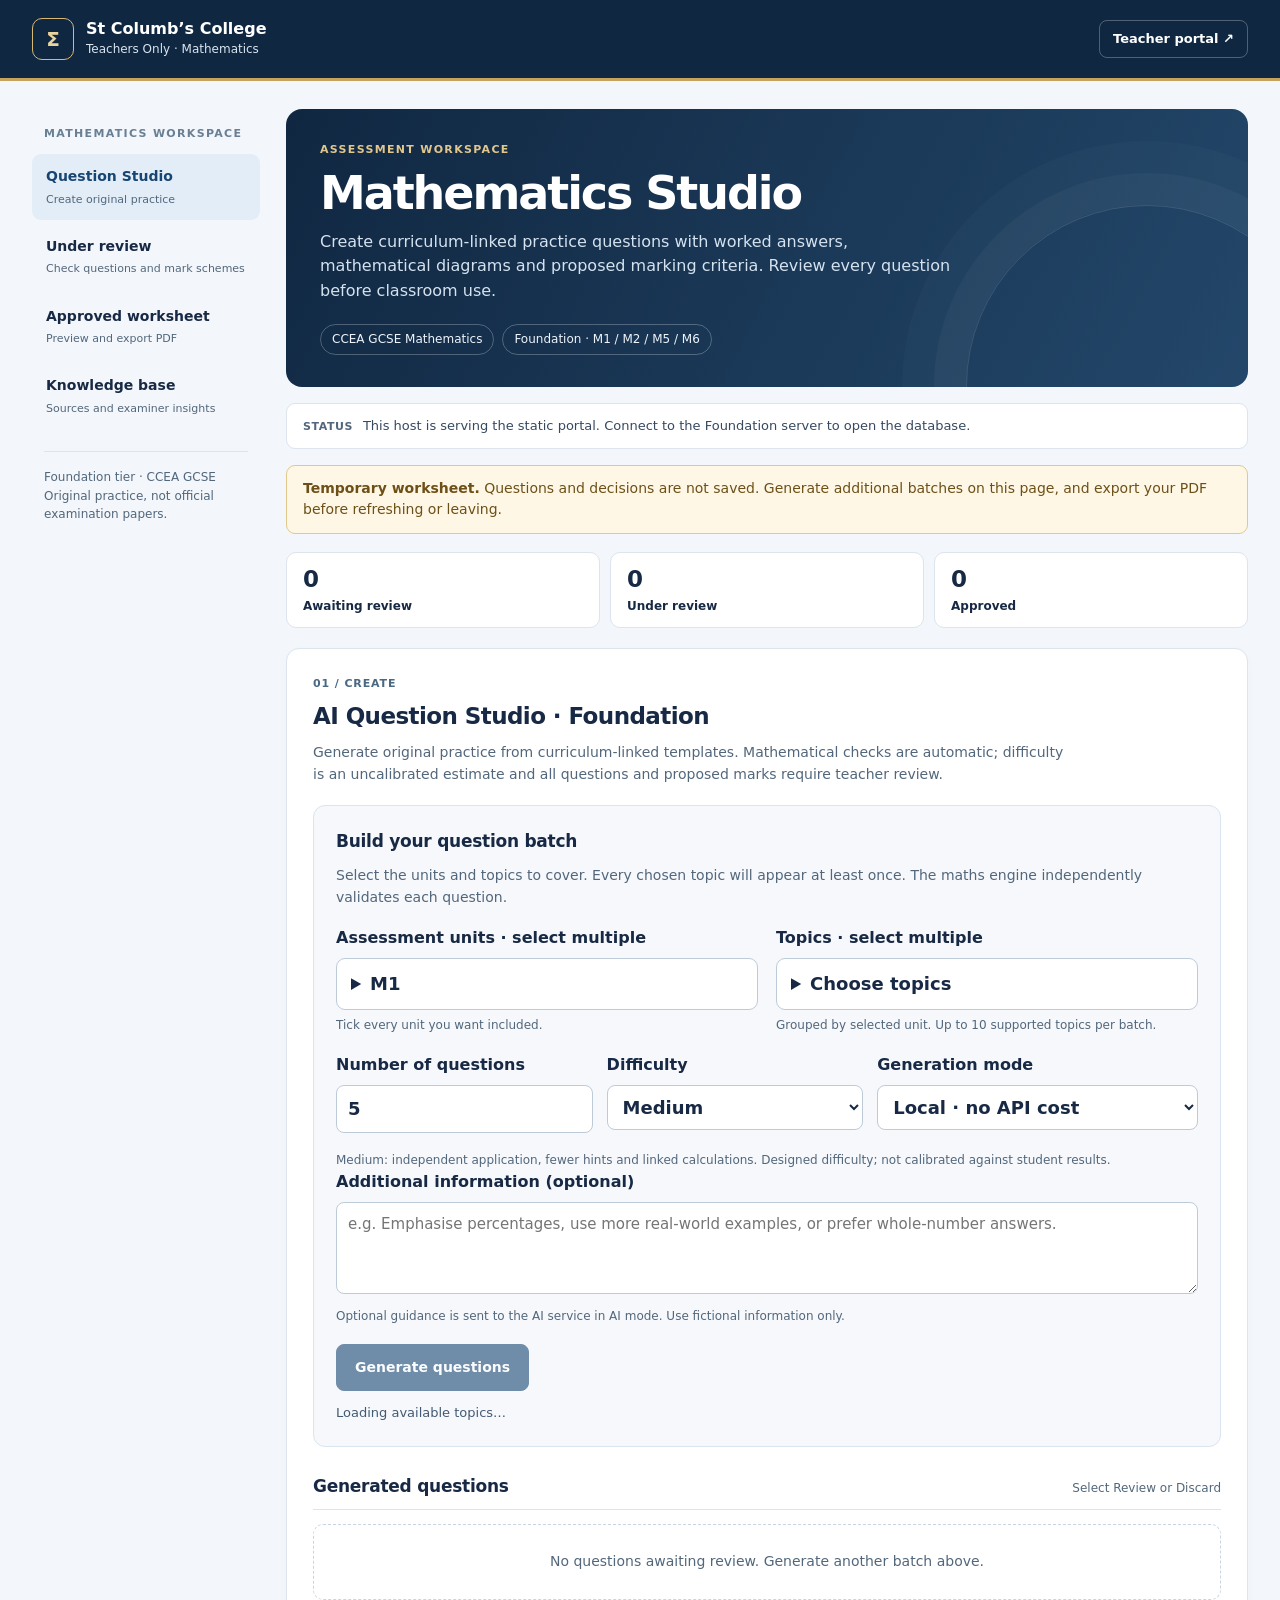
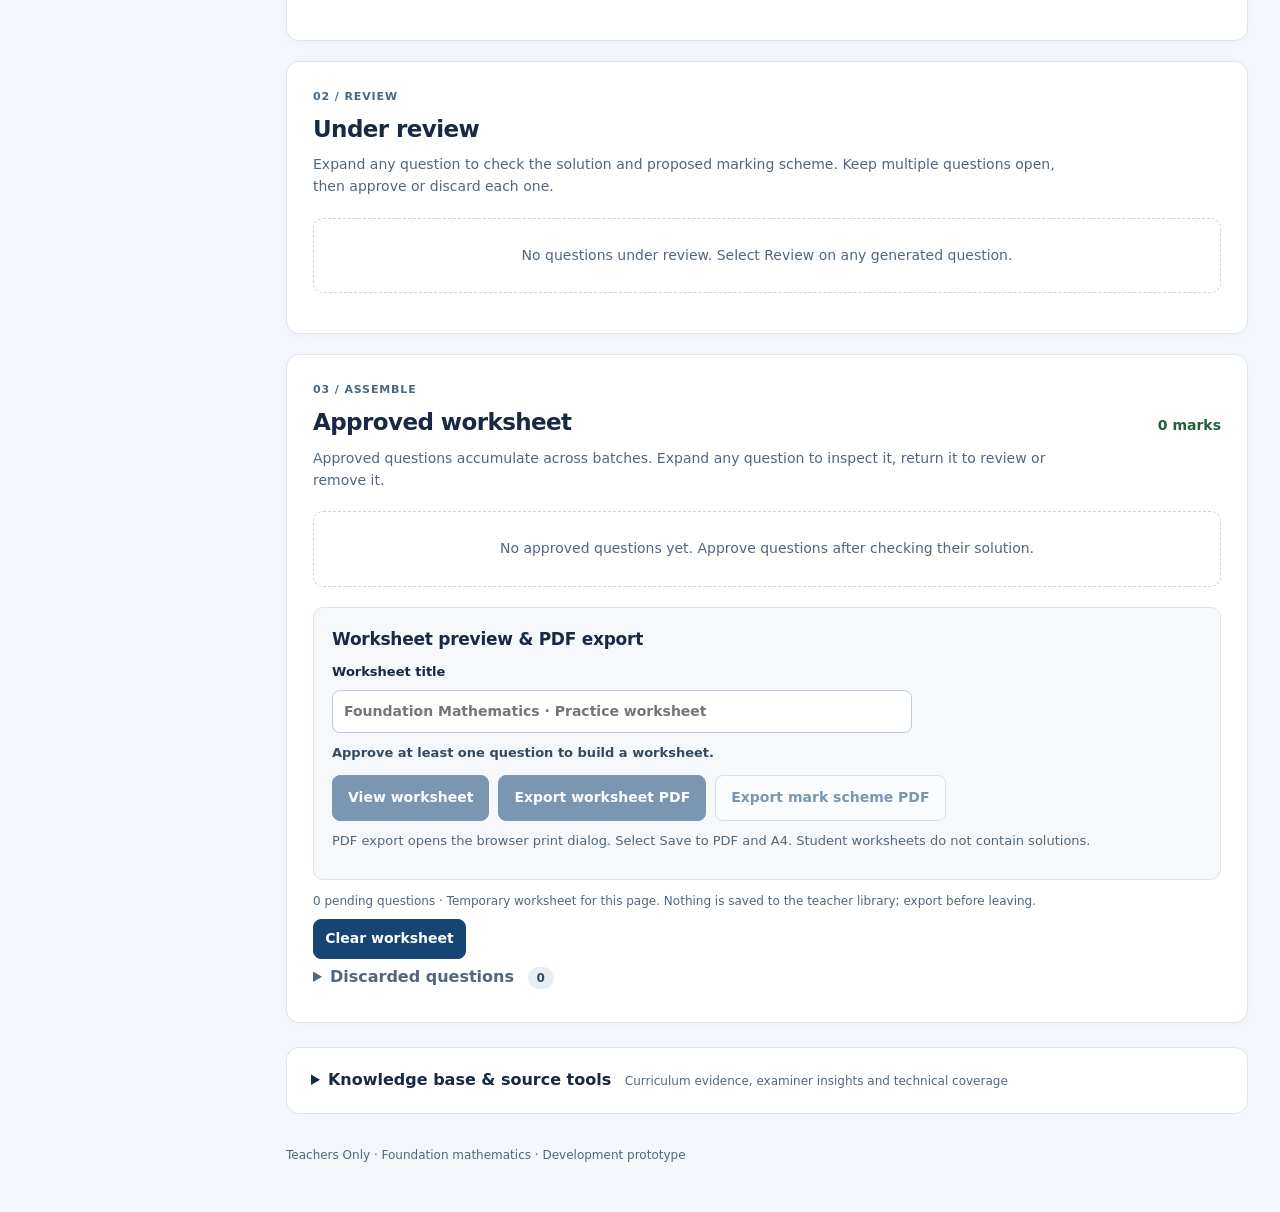
==== commit e615acf9: "FM-16BS: integrate private AS1 review navigation and editorial follow-up" ====
--- a/foundation/web/index.html
+++ b/foundation/web/index.html
@@ -27,7 +27,7 @@
 @media(max-width:680px){.prompt-panel{padding:15px}.prompt-actions button{width:100%}.exam-preview{padding:14px}.exam-task{gap:7px}.manual-heading small{display:block;margin-left:0}}
 </style></head>
 <body><header><div class="topbar"><div class="brand"><div class="brand-mark" aria-hidden="true">Σ</div><div><strong>St Columb’s College</strong><small>Teachers Only · Mathematics</small></div></div><a id="class-back" href="/index.html">Teacher portal ↗</a></div></header>
-<div class="workspace"><aside class="sidebar" aria-label="Workspace navigation"><div class="eyebrow">Mathematics workspace</div><nav><a class="primary" href="#create">Question Studio<small>Create original practice</small></a><a href="#review">Under review<small>Check questions and mark schemes</small></a><a href="#approved">Approved worksheet<small>Preview and export PDF</small></a><a href="#knowledge">Knowledge base<small>Sources and examiner insights</small></a></nav><p class="side-note">Foundation tier · CCEA GCSE<br>Original practice, not official examination papers.</p></aside>
+<div class="workspace"><aside class="sidebar" aria-label="Workspace navigation"><div class="eyebrow">Mathematics workspace</div><nav><a class="primary" href="#create">Question Studio<small>Create original practice</small></a><a href="#review">Under review<small>Check questions and mark schemes</small></a><a href="#approved">Approved worksheet<small>Preview and export PDF</small></a><a href="#knowledge">Knowledge base<small>Sources and examiner insights</small></a><!--AS1_MOUNT_LINK--></nav><p class="side-note">Foundation tier · CCEA GCSE<br>Original practice, not official examination papers.</p></aside>
 <main><div class="hero"><div class="eyebrow" id="class-context">Assessment workspace</div><h1>Mathematics Studio</h1><p>Create curriculum-linked practice questions with worked answers, mathematical diagrams and proposed marking criteria. Review every question before classroom use.</p><div class="hero-tags"><span>CCEA GCSE Mathematics</span><span>Foundation · M1 / M2 / M5 / M6</span></div></div>
 <div class="status-strip"><strong>Status</strong><p id="status" role="status" aria-live="polite">Loading unit records…</p></div>
 <p class="temporary-notice" role="note" style="margin:16px 0;padding:12px 16px;background:#fff7e5;border:1px solid #e1c98e;border-radius:9px;color:#6d5017;font-size:14px"><strong>Temporary worksheet.</strong> Questions and decisions are not saved. Generate additional batches on this page, and export your PDF before refreshing or leaving.</p><div class="workflow-counts" aria-label="Worksheet progress"><a href="#generated"><strong id="generated-count">0</strong>Awaiting review</a><a href="#review"><strong id="review-count">0</strong>Under review</a><a href="#approved"><strong id="approved-count">0</strong>Approved</a></div><section id="create"><div class="section-kicker">01 / Create</div><h2>AI Question Studio · Foundation</h2><p>Generate original practice from curriculum-linked templates. Mathematical checks are automatic; difficulty is an uncalibrated estimate and all questions and proposed marks require teacher review.</p>
@@ -39,8 +39,9 @@
 </div></details><p class="builder-hint">Tick every unit you want included.</p></div>
 <div class="builder-field"><span class="builder-label" id="builder-topics-label">Topics · select multiple</span><details class="builder-dropdown"><summary id="builder-topic-summary" aria-labelledby="builder-topics-label builder-topic-summary">Choose topics</summary><div id="builder-topic-options" class="builder-options"><p class="builder-hint">Loading supported topics…</p></div></details><p class="builder-hint">Grouped by selected unit. Up to 10 supported topics per batch.</p></div>
 </div>
-<div class="builder-settings"><label>Number of questions<input id="builder-count" type="number" min="1" max="10" value="5" required></label><label>Difficulty<select id="builder-difficulty"><option value="easy">Easy · guided recall</option><option value="standard" selected>Medium · independent application</option><option value="challenge">Hard · linked problem solving</option></select></label><label>Generation mode<select id="builder-mode"><option value="hybrid">Hybrid · AI for diagrams only</option><option value="model" id="builder-ai-option" disabled>AI-assisted design</option><option value="local" selected>Local · no API cost</option></select></label></div>
-<p class="builder-hint" id="builder-difficulty-help">Difficulty changes the reasoning required, not just the numbers. Easy gives method cues, Medium requires independent application, and Hard adds missing information or linked calculations. Levels are designed estimates, not CCEA grade predictions.</p><label for="builder-info" class="builder-label">Additional information (optional)</label><textarea id="builder-info" maxlength="500" rows="3" placeholder="e.g. Emphasise percentages, use more real-world examples, or prefer whole-number answers." disabled></textarea><p id="builder-info-help" class="builder-hint">Optional guidance is sent to the AI service in AI mode. Use fictional information only.</p>
+<div class="builder-settings"><label>Number of questions<input id="builder-count" type="number" min="1" max="10" value="5" required></label><label>Difficulty<select id="builder-difficulty"><option value="easy">Easy</option><option value="standard" selected>Medium</option><option value="challenge">Hard</option></select></label><label>Generation mode<select id="builder-mode"><option value="hybrid">Hybrid · AI for diagrams only</option><option value="model" id="builder-ai-option" disabled>AI-assisted design</option><option value="local" selected>Local · no API cost</option></select></label></div>
+<p id="builder-difficulty-help" class="builder-hint">Medium: independent application, fewer hints and linked calculations. Designed difficulty; not calibrated against student results.</p>
+<label for="builder-info" class="builder-label">Additional information (optional)</label><textarea id="builder-info" maxlength="500" rows="3" placeholder="e.g. Emphasise percentages, use more real-world examples, or prefer whole-number answers." disabled></textarea><p id="builder-info-help" class="builder-hint">Optional guidance is sent to the AI service in AI mode. Use fictional information only.</p>
 <div class="builder-actions"><button type="submit" id="builder-submit" disabled>Generate questions</button><button type="button" id="builder-retry" class="secondary-action" hidden>Reload topics</button></div><p id="builder-gate" role="status">Loading available topics…</p><p id="builder-feedback" role="status"></p>
 </form></div>
 <div class="result-heading" id="generated"><h3>Generated questions</h3><span>Select Review or Discard</span></div><div id="studio-results"><div class="empty-state">Preparing a new worksheet…</div></div></section>
